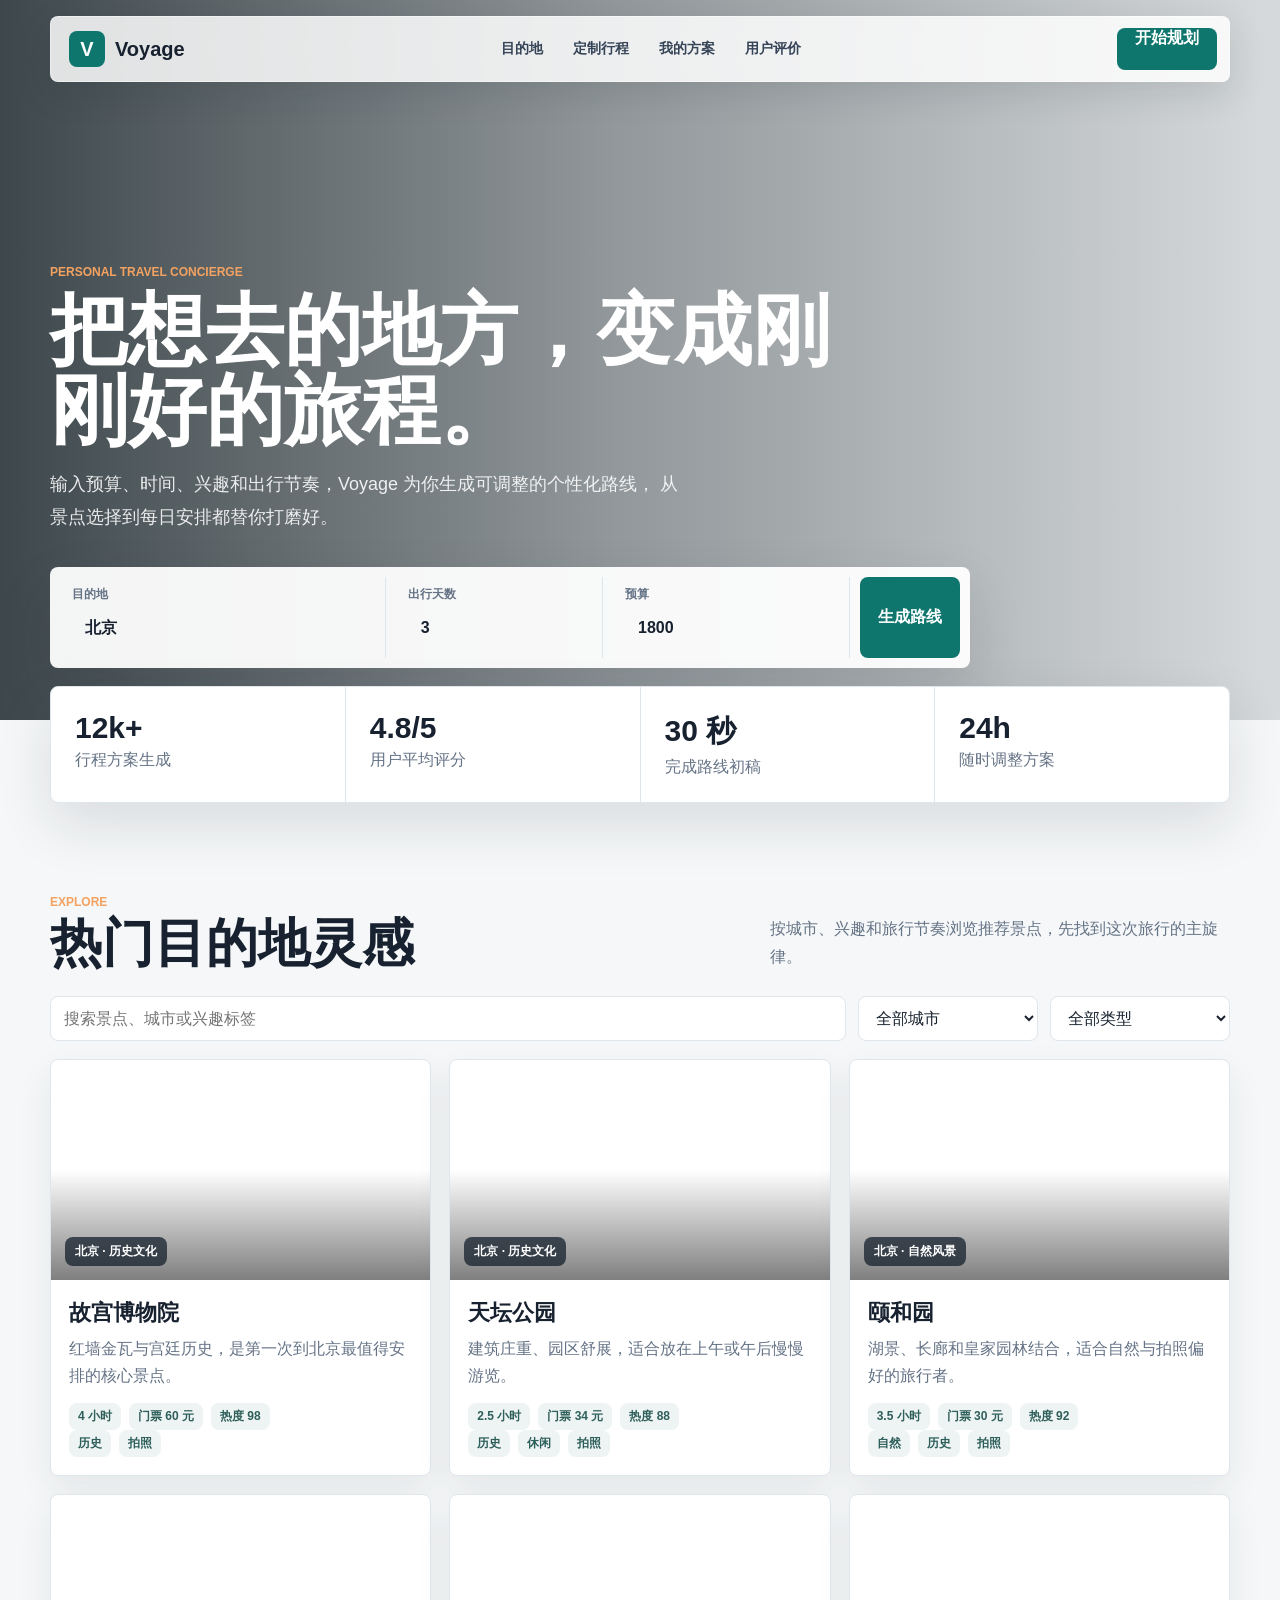
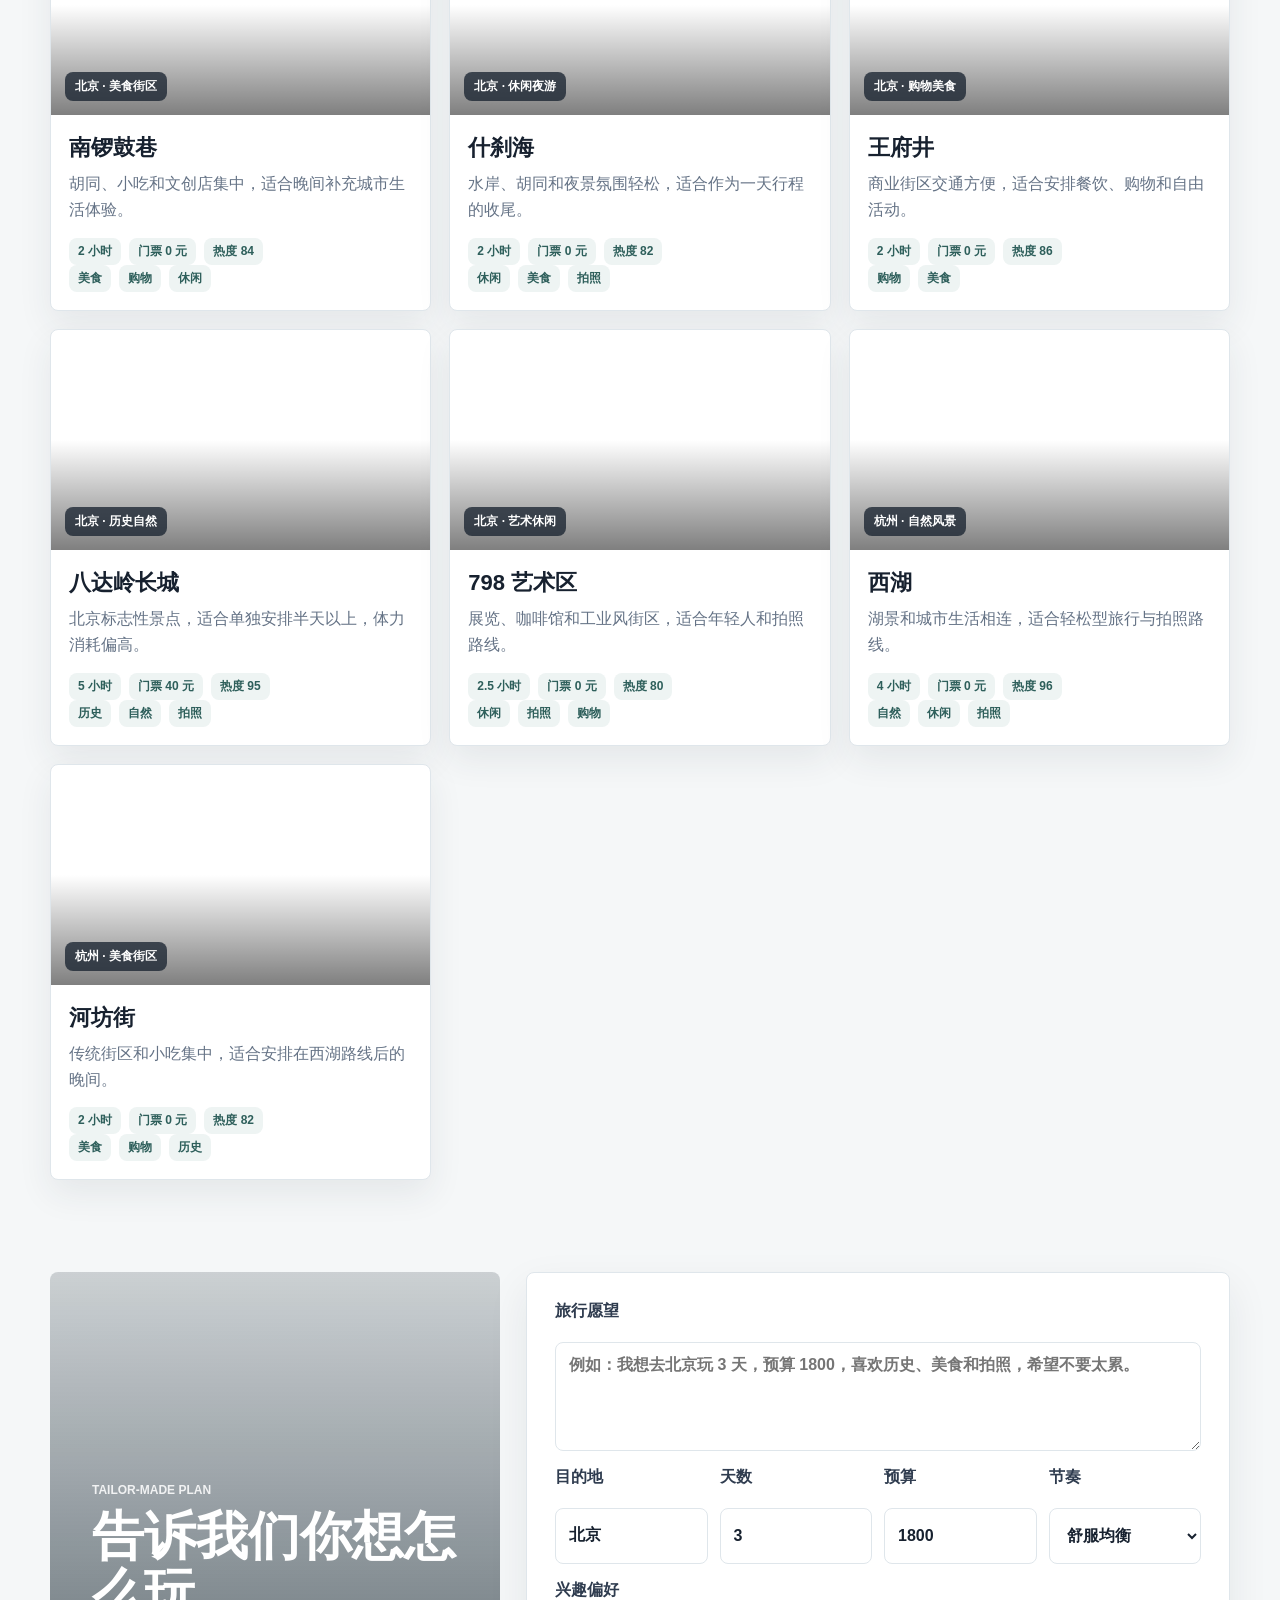
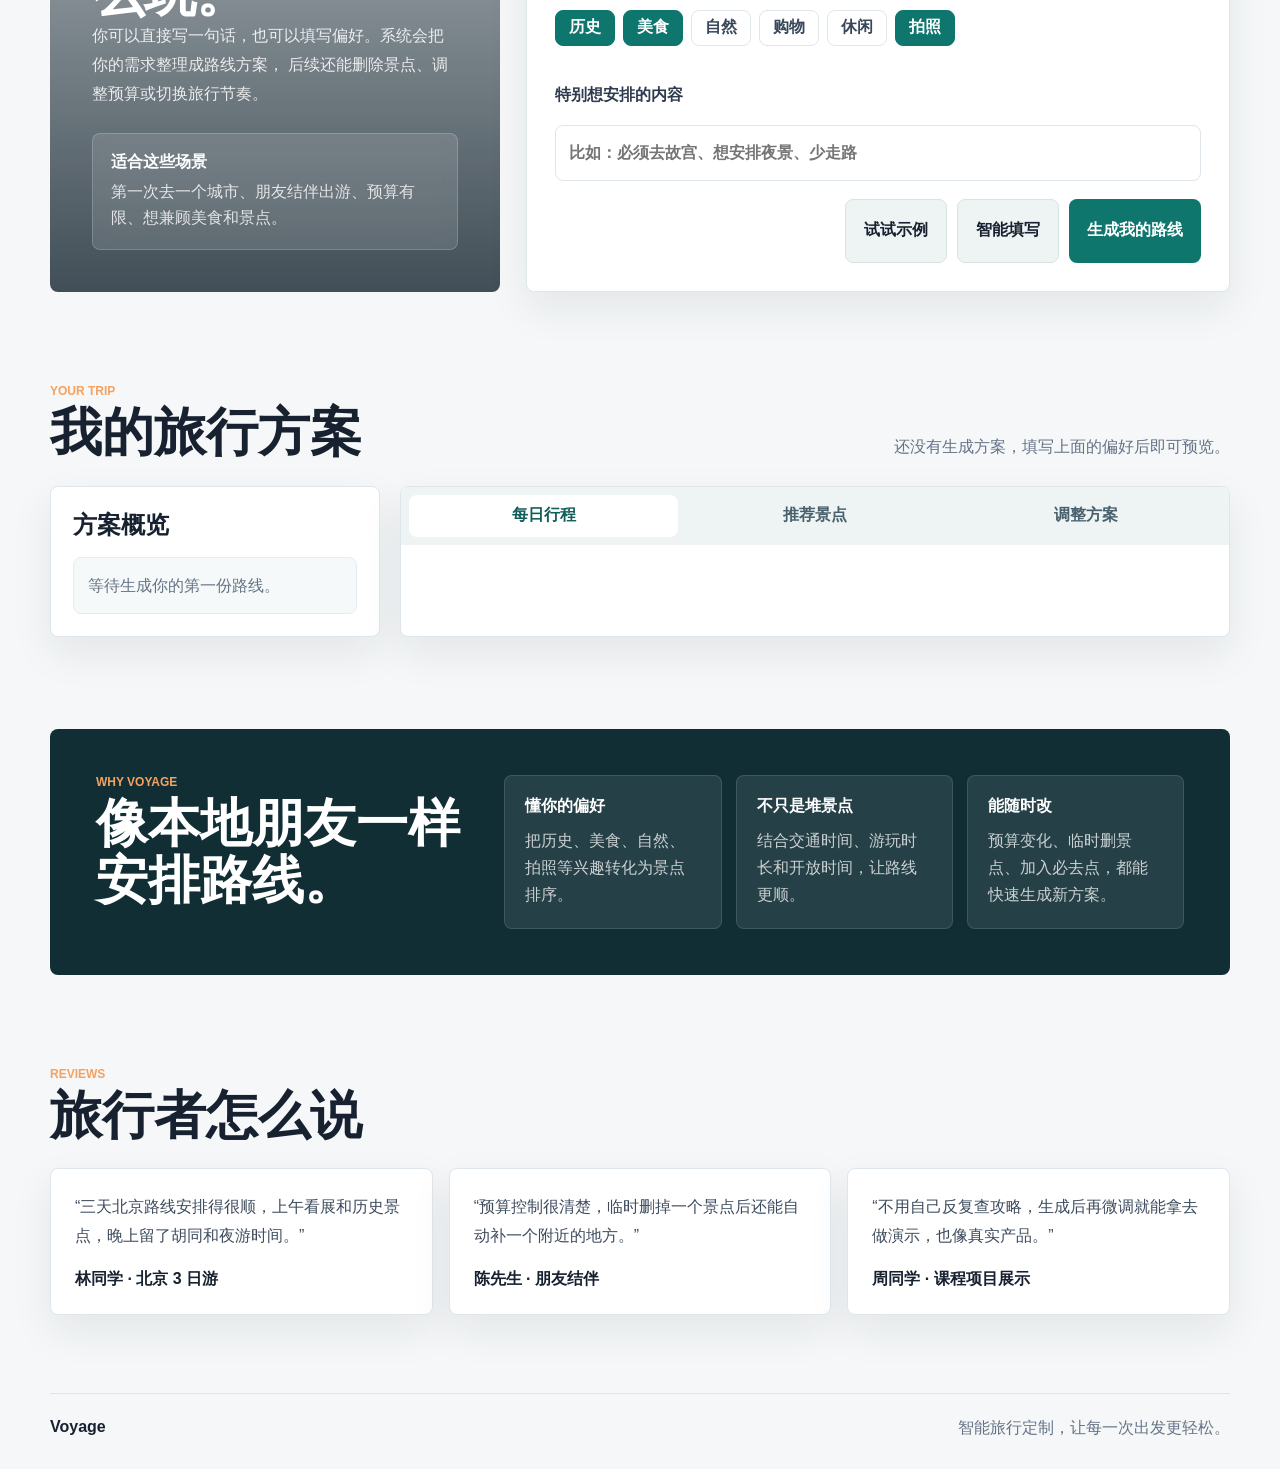
==== frontend/index.html @ 642afac3 "整理前端文件到 frontend 目录" ====
<!doctype html>
<html lang="zh-CN">
  <head>
    <meta charset="UTF-8" />
    <meta name="viewport" content="width=device-width, initial-scale=1.0" />
    <title>Voyage 智能旅行定制</title>
    <link rel="stylesheet" href="./styles.css" />
  </head>
  <body>
    <header class="site-header">
      <a class="brand" href="#home" aria-label="Voyage 首页">
        <span>V</span>
        <strong>Voyage</strong>
      </a>
      <nav class="site-nav" aria-label="主导航">
        <a href="#destinations">目的地</a>
        <a href="#planner">定制行程</a>
        <a href="#plan">我的方案</a>
        <a href="#reviews">用户评价</a>
      </nav>
      <a class="header-action" href="#planner">开始规划</a>
    </header>

    <main>
      <section class="hero" id="home">
        <div class="hero-media" aria-hidden="true"></div>
        <div class="hero-content">
          <p class="eyebrow">Personal Travel Concierge</p>
          <h1>把想去的地方，变成刚刚好的旅程。</h1>
          <p>
            输入预算、时间、兴趣和出行节奏，Voyage 为你生成可调整的个性化路线，
            从景点选择到每日安排都替你打磨好。
          </p>
          <form class="hero-search" id="hero-search">
            <label>
              <span>目的地</span>
              <input id="hero-destination" type="text" value="北京" />
            </label>
            <label>
              <span>出行天数</span>
              <input id="hero-days" type="number" min="1" max="7" value="3" />
            </label>
            <label>
              <span>预算</span>
              <input id="hero-budget" type="number" min="300" step="100" value="1800" />
            </label>
            <button type="submit">生成路线</button>
          </form>
        </div>
      </section>

      <section class="trust-strip" aria-label="服务亮点">
        <div><strong>12k+</strong><span>行程方案生成</span></div>
        <div><strong>4.8/5</strong><span>用户平均评分</span></div>
        <div><strong>30 秒</strong><span>完成路线初稿</span></div>
        <div><strong>24h</strong><span>随时调整方案</span></div>
      </section>

      <section class="section" id="destinations">
        <div class="section-head">
          <div>
            <p class="eyebrow">Explore</p>
            <h2>热门目的地灵感</h2>
          </div>
          <p>按城市、兴趣和旅行节奏浏览推荐景点，先找到这次旅行的主旋律。</p>
        </div>

        <div class="filter-row">
          <input id="spot-search" type="search" placeholder="搜索景点、城市或兴趣标签" />
          <select id="city-filter">
            <option value="all">全部城市</option>
          </select>
          <select id="category-filter">
            <option value="all">全部类型</option>
          </select>
        </div>

        <div class="destination-grid" id="destination-grid"></div>
      </section>

      <section class="planner-section" id="planner">
        <div class="planner-copy">
          <p class="eyebrow">Tailor-Made Plan</p>
          <h2>告诉我们你想怎么玩。</h2>
          <p>
            你可以直接写一句话，也可以填写偏好。系统会把你的需求整理成路线方案，
            后续还能删除景点、调整预算或切换旅行节奏。
          </p>
          <div class="planner-note">
            <strong>适合这些场景</strong>
            <span>第一次去一个城市、朋友结伴出游、预算有限、想兼顾美食和景点。</span>
          </div>
        </div>

        <form class="planner-card" id="planner-form">
          <label class="full">
            旅行愿望
            <textarea id="rawText" rows="4" placeholder="例如：我想去北京玩 3 天，预算 1800，喜欢历史、美食和拍照，希望不要太累。"></textarea>
          </label>

          <div class="form-grid">
            <label>
              目的地
              <input id="destination" type="text" value="北京" />
            </label>
            <label>
              天数
              <input id="days" type="number" min="1" max="7" value="3" />
            </label>
            <label>
              预算
              <input id="budget" type="number" min="300" step="100" value="1800" />
            </label>
            <label>
              节奏
              <select id="pace">
                <option value="balanced">舒服均衡</option>
                <option value="relaxed">慢慢逛</option>
                <option value="compact">多玩一些</option>
              </select>
            </label>
          </div>

          <div class="full">
            <span class="field-title">兴趣偏好</span>
            <div class="chip-list" id="interest-chips"></div>
          </div>

          <label class="full">
            特别想安排的内容
            <input id="constraints" type="text" placeholder="比如：必须去故宫、想安排夜景、少走路" />
          </label>

          <div class="form-actions">
            <button type="button" class="secondary-btn" id="load-demo">试试示例</button>
            <button type="button" class="secondary-btn" id="parse-demand">智能填写</button>
            <button type="submit" class="primary-btn">生成我的路线</button>
          </div>
        </form>
      </section>

      <section class="section plan-section" id="plan">
        <div class="section-head">
          <div>
            <p class="eyebrow">Your Trip</p>
            <h2>我的旅行方案</h2>
          </div>
          <p id="plan-status">还没有生成方案，填写上面的偏好后即可预览。</p>
        </div>

        <div class="plan-dashboard">
          <aside class="summary-card" id="summary-card">
            <h3>方案概览</h3>
            <div class="empty-state">等待生成你的第一份路线。</div>
          </aside>

          <div class="result-panel">
            <div class="tabs" role="tablist" aria-label="方案视图">
              <button class="tab active" data-tab="route" type="button">每日行程</button>
              <button class="tab" data-tab="spots" type="button">推荐景点</button>
              <button class="tab" data-tab="adjust" type="button">调整方案</button>
            </div>
            <div class="tab-panel active" id="route-panel"></div>
            <div class="tab-panel" id="spots-panel"></div>
            <div class="tab-panel" id="adjust-panel">
              <form class="adjust-card" id="replan-form">
                <label>
                  新预算
                  <input id="new-budget" type="number" min="300" step="100" value="1600" />
                </label>
                <label>
                  新节奏
                  <select id="new-pace">
                    <option value="balanced">舒服均衡</option>
                    <option value="relaxed">慢慢逛</option>
                    <option value="compact">多玩一些</option>
                  </select>
                </label>
                <label>
                  不想去
                  <select id="remove-spot">
                    <option value="">不删除景点</option>
                  </select>
                </label>
                <label>
                  一定要去
                  <select id="must-spot">
                    <option value="">不添加景点</option>
                  </select>
                </label>
                <button class="primary-btn" type="submit">更新路线</button>
              </form>
              <div class="version-list" id="version-list"></div>
            </div>
          </div>
        </div>
      </section>

      <section class="experience-band">
        <div>
          <p class="eyebrow">Why Voyage</p>
          <h2>像本地朋友一样安排路线。</h2>
        </div>
        <div class="feature-grid">
          <article>
            <strong>懂你的偏好</strong>
            <span>把历史、美食、自然、拍照等兴趣转化为景点排序。</span>
          </article>
          <article>
            <strong>不只是堆景点</strong>
            <span>结合交通时间、游玩时长和开放时间，让路线更顺。</span>
          </article>
          <article>
            <strong>能随时改</strong>
            <span>预算变化、临时删景点、加入必去点，都能快速生成新方案。</span>
          </article>
        </div>
      </section>

      <section class="section" id="reviews">
        <div class="section-head">
          <div>
            <p class="eyebrow">Reviews</p>
            <h2>旅行者怎么说</h2>
          </div>
        </div>
        <div class="review-grid">
          <article>
            <p>“三天北京路线安排得很顺，上午看展和历史景点，晚上留了胡同和夜游时间。”</p>
            <strong>林同学 · 北京 3 日游</strong>
          </article>
          <article>
            <p>“预算控制很清楚，临时删掉一个景点后还能自动补一个附近的地方。”</p>
            <strong>陈先生 · 朋友结伴</strong>
          </article>
          <article>
            <p>“不用自己反复查攻略，生成后再微调就能拿去做演示，也像真实产品。”</p>
            <strong>周同学 · 课程项目展示</strong>
          </article>
        </div>
      </section>
    </main>

    <footer class="site-footer">
      <strong>Voyage</strong>
      <span>智能旅行定制，让每一次出发更轻松。</span>
    </footer>

    <script src="./app.js"></script>
  </body>
</html>
---- frontend/styles.css ----
:root {
  --ink: #17212f;
  --muted: #657386;
  --soft: #f5f7f8;
  --paper: #ffffff;
  --line: #dfe6eb;
  --brand: #0f766e;
  --brand-dark: #115e59;
  --sun: #f4a261;
  --rose: #b45f55;
  --leaf: #5b8c6f;
  --shadow: 0 22px 55px rgba(21, 35, 48, 0.12);
  font-family:
    "Microsoft YaHei", "PingFang SC", "Segoe UI", Arial, sans-serif;
  color: var(--ink);
  background: var(--soft);
}

* {
  box-sizing: border-box;
}

html {
  scroll-behavior: smooth;
}

body {
  margin: 0;
  background: var(--soft);
}

button,
input,
select,
textarea {
  font: inherit;
}

button,
a {
  -webkit-tap-highlight-color: transparent;
}

button {
  cursor: pointer;
}

a {
  color: inherit;
  text-decoration: none;
}

.site-header {
  position: fixed;
  z-index: 20;
  top: 16px;
  left: 50%;
  width: min(1180px, calc(100% - 32px));
  transform: translateX(-50%);
  display: flex;
  align-items: center;
  justify-content: space-between;
  gap: 24px;
  min-height: 66px;
  padding: 10px 12px 10px 18px;
  border: 1px solid rgba(255, 255, 255, 0.42);
  border-radius: 8px;
  background: rgba(255, 255, 255, 0.84);
  box-shadow: 0 12px 35px rgba(18, 31, 43, 0.12);
  backdrop-filter: blur(18px);
}

.brand {
  display: flex;
  align-items: center;
  gap: 10px;
  font-size: 20px;
}

.brand span {
  width: 36px;
  height: 36px;
  display: grid;
  place-items: center;
  border-radius: 8px;
  color: #fff;
  background: var(--brand);
  font-weight: 900;
}

.site-nav {
  display: flex;
  align-items: center;
  justify-content: center;
  gap: 30px;
  color: #354457;
  font-weight: 700;
  font-size: 14px;
}

.site-nav a:hover {
  color: var(--brand);
}

.header-action,
.primary-btn,
.secondary-btn,
.hero-search button {
  min-height: 42px;
  border: 0;
  border-radius: 8px;
  padding: 0 18px;
  font-weight: 800;
}

.header-action,
.primary-btn,
.hero-search button {
  color: #fff;
  background: var(--brand);
}

.header-action:hover,
.primary-btn:hover,
.hero-search button:hover {
  background: var(--brand-dark);
}

.secondary-btn {
  color: var(--ink);
  background: #eef4f3;
  border: 1px solid #d6e5e2;
}

.hero {
  position: relative;
  min-height: 720px;
  display: grid;
  align-items: end;
  overflow: hidden;
  padding: 130px max(24px, calc((100vw - 1180px) / 2)) 52px;
}

.hero-media {
  position: absolute;
  inset: 0;
  background:
    linear-gradient(90deg, rgba(8, 20, 25, 0.78), rgba(8, 20, 25, 0.42) 48%, rgba(8, 20, 25, 0.12)),
    url("https://images.unsplash.com/photo-1508804185872-d7badad00f7d?auto=format&fit=crop&w=2200&q=82")
      center / cover;
  transform: scale(1.02);
}

.hero-content {
  position: relative;
  z-index: 1;
  width: min(980px, 100%);
  color: #fff;
}

.eyebrow {
  margin: 0;
  color: var(--sun);
  font-size: 12px;
  font-weight: 900;
  letter-spacing: 0;
  text-transform: uppercase;
}

.hero h1 {
  max-width: 820px;
  margin: 12px 0 18px;
  font-size: clamp(42px, 6.5vw, 78px);
  line-height: 1.02;
  letter-spacing: 0;
}

.hero p:not(.eyebrow) {
  max-width: 640px;
  margin: 0 0 34px;
  color: rgba(255, 255, 255, 0.88);
  font-size: 18px;
  line-height: 1.8;
}

.hero-search {
  display: grid;
  grid-template-columns: 1.1fr 0.7fr 0.8fr auto;
  gap: 10px;
  width: min(920px, 100%);
  padding: 10px;
  border-radius: 8px;
  background: rgba(255, 255, 255, 0.94);
  box-shadow: var(--shadow);
}

.hero-search label {
  display: grid;
  gap: 4px;
  padding: 9px 12px;
  border-right: 1px solid var(--line);
}

.hero-search label span {
  color: var(--muted);
  font-size: 12px;
  font-weight: 800;
}

.hero-search input {
  width: 100%;
  border: 0;
  outline: 0;
  background: transparent;
  color: var(--ink);
  font-weight: 800;
}

.trust-strip {
  width: min(1180px, calc(100% - 32px));
  margin: -34px auto 0;
  position: relative;
  z-index: 5;
  display: grid;
  grid-template-columns: repeat(4, minmax(0, 1fr));
  gap: 1px;
  overflow: hidden;
  border: 1px solid var(--line);
  border-radius: 8px;
  background: var(--line);
  box-shadow: var(--shadow);
}

.trust-strip div {
  padding: 24px;
  background: #fff;
}

.trust-strip strong,
.trust-strip span {
  display: block;
}

.trust-strip strong {
  font-size: 30px;
  margin-bottom: 5px;
}

.trust-strip span {
  color: var(--muted);
}

.section,
.planner-section,
.experience-band {
  width: min(1180px, calc(100% - 32px));
  margin: 92px auto 0;
}

.section-head {
  display: flex;
  align-items: end;
  justify-content: space-between;
  gap: 28px;
  margin-bottom: 24px;
}

.section-head h2,
.planner-copy h2,
.experience-band h2 {
  margin: 6px 0 0;
  font-size: clamp(30px, 4.6vw, 52px);
  line-height: 1.1;
  letter-spacing: 0;
}

.section-head > p,
.planner-copy > p {
  max-width: 460px;
  margin: 0;
  color: var(--muted);
  line-height: 1.8;
}

.filter-row {
  display: grid;
  grid-template-columns: minmax(260px, 1fr) 180px 180px;
  gap: 12px;
  margin-bottom: 18px;
}

input,
select,
textarea {
  width: 100%;
  border: 1px solid var(--line);
  border-radius: 8px;
  padding: 12px 13px;
  outline: none;
  background: #fff;
  color: var(--ink);
}

textarea {
  resize: vertical;
}

input:focus,
select:focus,
textarea:focus {
  border-color: var(--brand);
  box-shadow: 0 0 0 3px rgba(15, 118, 110, 0.12);
}

.destination-grid {
  display: grid;
  grid-template-columns: repeat(3, minmax(0, 1fr));
  gap: 18px;
}

.destination-card {
  overflow: hidden;
  border-radius: 8px;
  background: #fff;
  border: 1px solid var(--line);
  box-shadow: 0 14px 34px rgba(33, 48, 62, 0.08);
}

.destination-image {
  min-height: 220px;
  background: var(--image) center / cover;
  position: relative;
}

.destination-image::after {
  content: "";
  position: absolute;
  inset: 0;
  background: linear-gradient(180deg, transparent 50%, rgba(0, 0, 0, 0.5));
}

.destination-image span {
  position: absolute;
  z-index: 1;
  left: 14px;
  bottom: 14px;
  padding: 6px 10px;
  border-radius: 8px;
  color: #fff;
  background: rgba(23, 33, 47, 0.76);
  font-size: 12px;
  font-weight: 900;
}

.destination-body {
  padding: 18px;
}

.destination-body h3 {
  margin: 0 0 8px;
  font-size: 22px;
}

.destination-body p {
  min-height: 52px;
  margin: 0 0 14px;
  color: var(--muted);
  line-height: 1.65;
}

.meta-row,
.tag-row {
  display: flex;
  flex-wrap: wrap;
  gap: 8px;
}

.meta-row span,
.tag {
  padding: 5px 9px;
  border-radius: 8px;
  background: #eef4f3;
  color: #2e5f5b;
  font-size: 12px;
  font-weight: 800;
}

.planner-section {
  display: grid;
  grid-template-columns: minmax(300px, 0.78fr) minmax(0, 1.22fr);
  gap: 26px;
  align-items: stretch;
}

.planner-copy {
  min-height: 620px;
  padding: 42px;
  border-radius: 8px;
  color: #fff;
  background:
    linear-gradient(180deg, rgba(14, 31, 42, 0.18), rgba(14, 31, 42, 0.78)),
    url("https://images.unsplash.com/photo-1530789253388-582c481c54b0?auto=format&fit=crop&w=1200&q=82")
      center / cover;
  display: flex;
  flex-direction: column;
  justify-content: end;
}

.planner-copy > p {
  color: rgba(255, 255, 255, 0.86);
}

.planner-note {
  margin-top: 24px;
  padding: 18px;
  border-radius: 8px;
  background: rgba(255, 255, 255, 0.12);
  border: 1px solid rgba(255, 255, 255, 0.18);
  backdrop-filter: blur(8px);
}

.planner-note strong,
.planner-note span {
  display: block;
}

.planner-note span {
  margin-top: 6px;
  color: rgba(255, 255, 255, 0.82);
  line-height: 1.65;
}

.planner-card,
.summary-card,
.result-panel,
.review-grid article {
  border: 1px solid var(--line);
  border-radius: 8px;
  background: #fff;
  box-shadow: 0 16px 42px rgba(23, 33, 47, 0.08);
}

.planner-card {
  display: grid;
  grid-template-columns: repeat(2, minmax(0, 1fr));
  gap: 16px;
  padding: 28px;
}

.full {
  grid-column: 1 / -1;
}

label,
.field-title {
  display: grid;
  gap: 8px;
  color: #2f3c4f;
  font-weight: 800;
}

.form-grid {
  grid-column: 1 / -1;
  display: grid;
  grid-template-columns: repeat(4, minmax(0, 1fr));
  gap: 12px;
}

.chip-list {
  display: flex;
  flex-wrap: wrap;
  gap: 8px;
  margin-top: 9px;
}

.chip {
  min-height: 36px;
  border: 1px solid var(--line);
  border-radius: 8px;
  padding: 0 13px;
  color: #38475a;
  background: #fff;
  font-weight: 800;
}

.chip.active {
  color: #fff;
  border-color: var(--brand);
  background: var(--brand);
}

.form-actions {
  grid-column: 1 / -1;
  display: flex;
  justify-content: flex-end;
  gap: 10px;
  flex-wrap: wrap;
  margin-top: 2px;
}

.plan-dashboard {
  display: grid;
  grid-template-columns: 330px minmax(0, 1fr);
  gap: 20px;
}

.summary-card {
  padding: 22px;
}

.summary-card h3 {
  margin: 0 0 16px;
  font-size: 24px;
}

.summary-list {
  display: grid;
  gap: 12px;
}

.summary-list div,
.empty-state,
.version-list div {
  padding: 14px;
  border-radius: 8px;
  background: #f6f9f9;
  border: 1px solid #e5ecef;
}

.summary-list span,
.summary-list strong,
.version-list strong,
.version-list span {
  display: block;
}

.summary-list span,
.version-list span {
  color: var(--muted);
  font-size: 13px;
}

.summary-list strong {
  margin-top: 4px;
  font-size: 23px;
}

.empty-state {
  color: var(--muted);
  line-height: 1.7;
}

.result-panel {
  overflow: hidden;
}

.tabs {
  display: flex;
  gap: 2px;
  padding: 8px;
  background: #edf4f3;
}

.tab {
  flex: 1;
  min-height: 42px;
  border: 0;
  border-radius: 8px;
  color: #49606d;
  background: transparent;
  font-weight: 900;
}

.tab.active {
  color: var(--brand-dark);
  background: #fff;
}

.tab-panel {
  display: none;
  padding: 22px;
}

.tab-panel.active {
  display: block;
}

.day-grid,
.recommend-grid,
.review-grid {
  display: grid;
  grid-template-columns: repeat(3, minmax(0, 1fr));
  gap: 16px;
}

.day-card,
.recommend-card {
  border: 1px solid var(--line);
  border-radius: 8px;
  background: #fff;
}

.day-card {
  padding: 18px;
}

.day-head {
  display: flex;
  align-items: center;
  justify-content: space-between;
  gap: 12px;
  margin-bottom: 16px;
}

.day-head h3 {
  margin: 0;
}

.pace-pill {
  padding: 5px 9px;
  border-radius: 8px;
  color: #fff;
  background: var(--leaf);
  font-size: 12px;
  font-weight: 900;
}

.pace-pill.medium {
  background: #d59c3f;
}

.pace-pill.high {
  background: var(--rose);
}

.timeline {
  display: grid;
  gap: 13px;
}

.timeline-item {
  display: grid;
  grid-template-columns: 58px minmax(0, 1fr);
  gap: 10px;
}

.timeline-item time {
  color: var(--brand);
  font-size: 13px;
  font-weight: 900;
}

.timeline-item strong,
.timeline-item span {
  display: block;
}

.timeline-item span {
  margin-top: 4px;
  color: var(--muted);
  font-size: 13px;
  line-height: 1.5;
}

.recommend-card {
  overflow: hidden;
}

.recommend-card .destination-image {
  min-height: 145px;
}

.recommend-body {
  padding: 16px;
}

.recommend-body h3 {
  margin: 0 0 8px;
}

.recommend-body p {
  margin: 10px 0 0;
  color: var(--muted);
  line-height: 1.6;
}

.score {
  display: inline-flex;
  align-items: center;
  gap: 6px;
  color: var(--brand-dark);
  font-weight: 900;
}

.adjust-card {
  display: grid;
  grid-template-columns: repeat(4, minmax(0, 1fr));
  gap: 12px;
}

.adjust-card button {
  align-self: end;
}

.version-list {
  display: grid;
  gap: 10px;
  margin-top: 16px;
}

.experience-band {
  display: grid;
  grid-template-columns: 0.72fr 1.28fr;
  gap: 26px;
  align-items: start;
  padding: 46px;
  border-radius: 8px;
  background: #112e35;
  color: #fff;
}

.experience-band h2 {
  color: #fff;
}

.feature-grid {
  display: grid;
  grid-template-columns: repeat(3, minmax(0, 1fr));
  gap: 14px;
}

.feature-grid article {
  padding: 20px;
  border-radius: 8px;
  background: rgba(255, 255, 255, 0.09);
  border: 1px solid rgba(255, 255, 255, 0.12);
}

.feature-grid strong,
.feature-grid span {
  display: block;
}

.feature-grid span {
  margin-top: 10px;
  color: rgba(255, 255, 255, 0.76);
  line-height: 1.7;
}

.review-grid article {
  padding: 24px;
}

.review-grid p {
  margin: 0 0 18px;
  color: #3d4b5d;
  line-height: 1.8;
}

.site-footer {
  width: min(1180px, calc(100% - 32px));
  margin: 78px auto 30px;
  padding-top: 24px;
  border-top: 1px solid var(--line);
  display: flex;
  justify-content: space-between;
  gap: 16px;
  color: var(--muted);
}

.site-footer strong {
  color: var(--ink);
}

@media (max-width: 1020px) {
  .site-nav {
    display: none;
  }

  .hero-search,
  .planner-section,
  .plan-dashboard,
  .experience-band {
    grid-template-columns: 1fr;
  }

  .hero-search label {
    border-right: 0;
    border-bottom: 1px solid var(--line);
  }

  .trust-strip,
  .destination-grid,
  .day-grid,
  .recommend-grid,
  .review-grid,
  .feature-grid {
    grid-template-columns: repeat(2, minmax(0, 1fr));
  }

  .form-grid,
  .adjust-card {
    grid-template-columns: repeat(2, minmax(0, 1fr));
  }
}

@media (max-width: 680px) {
  .site-header {
    top: 10px;
    width: calc(100% - 20px);
  }

  .header-action {
    display: none;
  }

  .hero {
    min-height: 760px;
    padding-top: 110px;
  }

  .hero h1 {
    font-size: 42px;
  }

  .trust-strip,
  .destination-grid,
  .day-grid,
  .recommend-grid,
  .review-grid,
  .feature-grid,
  .form-grid,
  .adjust-card,
  .filter-row {
    grid-template-columns: 1fr;
  }

  .section-head,
  .site-footer {
    flex-direction: column;
    align-items: flex-start;
  }

  .planner-copy,
  .planner-card,
  .experience-band {
    padding: 24px;
  }
}
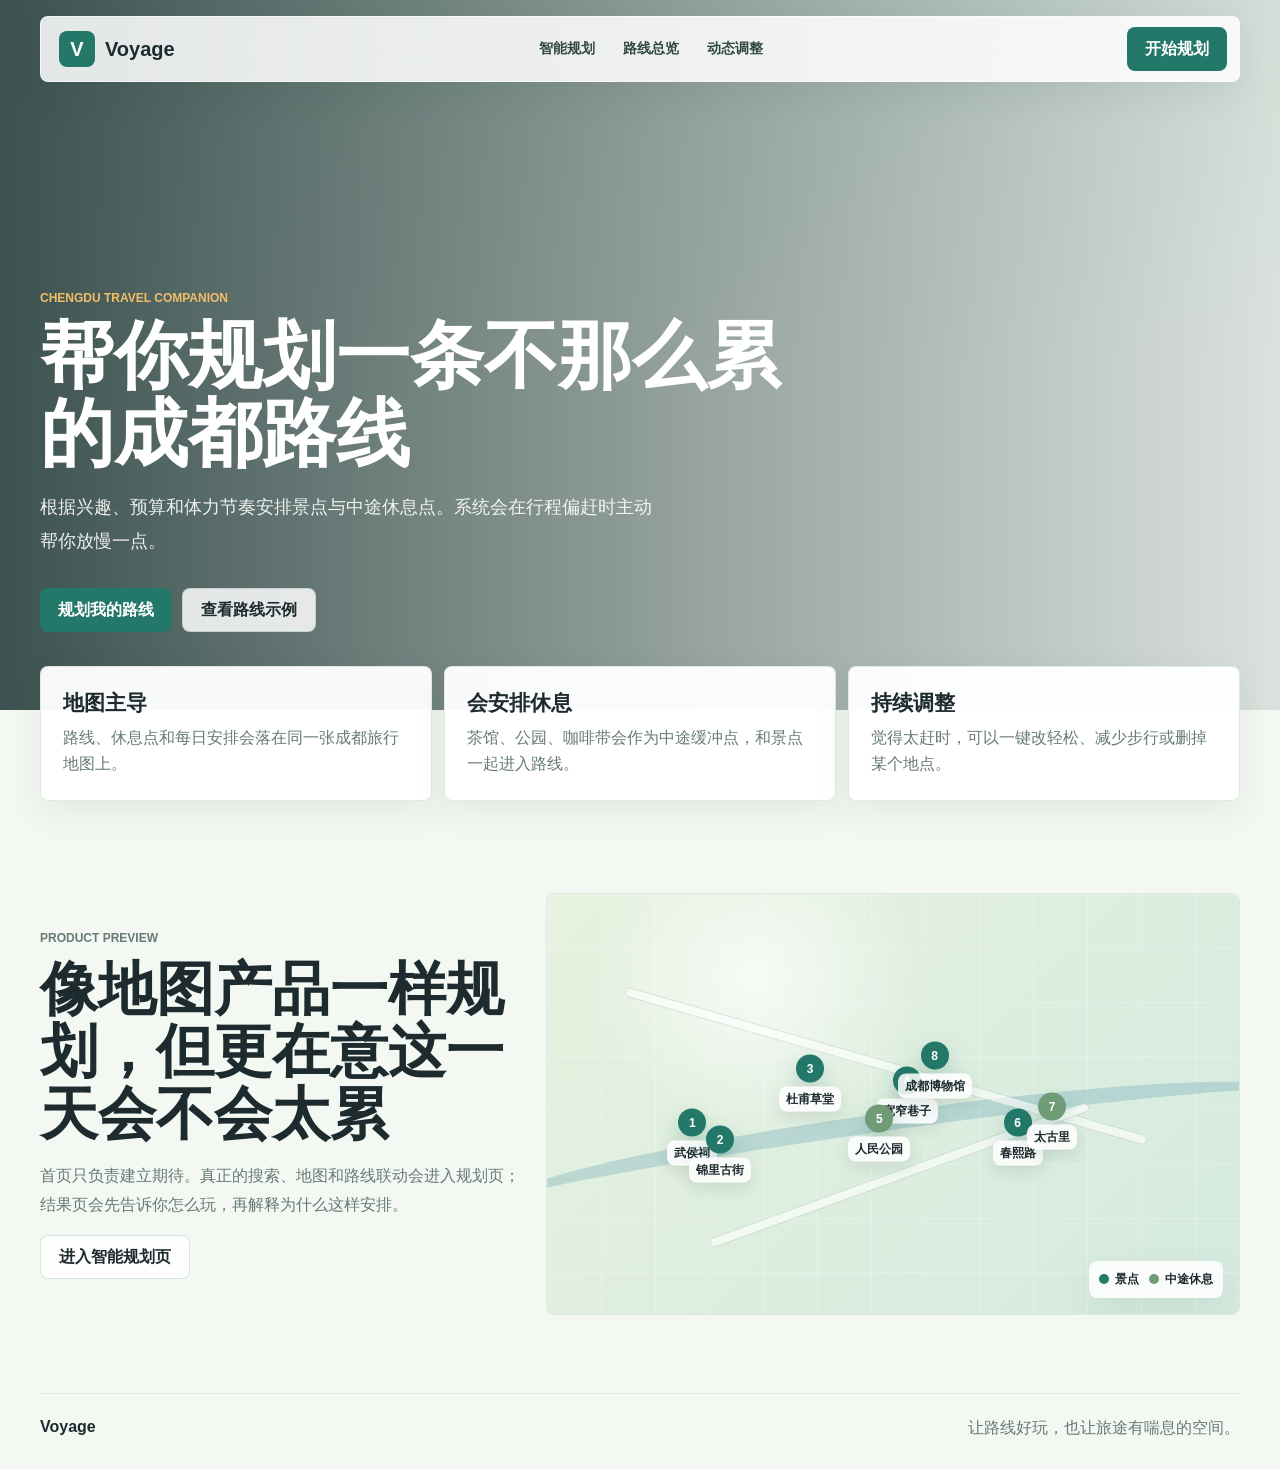
==== commit 841aca18: "前端新增页面" ====
--- a/frontend/index.html
+++ b/frontend/index.html
@@ -3,247 +3,66 @@
   <head>
     <meta charset="UTF-8" />
     <meta name="viewport" content="width=device-width, initial-scale=1.0" />
-    <title>Voyage 智能旅行定制</title>
+    <title>Voyage 成都旅行规划</title>
     <link rel="stylesheet" href="./styles.css" />
   </head>
-  <body>
+  <body data-page="home">
     <header class="site-header">
-      <a class="brand" href="#home" aria-label="Voyage 首页">
+      <a class="brand" href="./index.html" aria-label="Voyage 首页">
         <span>V</span>
         <strong>Voyage</strong>
       </a>
       <nav class="site-nav" aria-label="主导航">
-        <a href="#destinations">目的地</a>
-        <a href="#planner">定制行程</a>
-        <a href="#plan">我的方案</a>
-        <a href="#reviews">用户评价</a>
+        <a href="./planner.html">智能规划</a>
+        <a href="./result.html">路线总览</a>
+        <a href="./adjust.html">动态调整</a>
       </nav>
-      <a class="header-action" href="#planner">开始规划</a>
+      <a class="header-action" href="./planner.html">开始规划</a>
     </header>
 
     <main>
-      <section class="hero" id="home">
+      <section class="hero landing-hero">
         <div class="hero-media" aria-hidden="true"></div>
         <div class="hero-content">
-          <p class="eyebrow">Personal Travel Concierge</p>
-          <h1>把想去的地方，变成刚刚好的旅程。</h1>
-          <p>
-            输入预算、时间、兴趣和出行节奏，Voyage 为你生成可调整的个性化路线，
-            从景点选择到每日安排都替你打磨好。
-          </p>
-          <form class="hero-search" id="hero-search">
-            <label>
-              <span>目的地</span>
-              <input id="hero-destination" type="text" value="北京" />
-            </label>
-            <label>
-              <span>出行天数</span>
-              <input id="hero-days" type="number" min="1" max="7" value="3" />
-            </label>
-            <label>
-              <span>预算</span>
-              <input id="hero-budget" type="number" min="300" step="100" value="1800" />
-            </label>
-            <button type="submit">生成路线</button>
-          </form>
-        </div>
-      </section>
-
-      <section class="trust-strip" aria-label="服务亮点">
-        <div><strong>12k+</strong><span>行程方案生成</span></div>
-        <div><strong>4.8/5</strong><span>用户平均评分</span></div>
-        <div><strong>30 秒</strong><span>完成路线初稿</span></div>
-        <div><strong>24h</strong><span>随时调整方案</span></div>
-      </section>
-
-      <section class="section" id="destinations">
-        <div class="section-head">
-          <div>
-            <p class="eyebrow">Explore</p>
-            <h2>热门目的地灵感</h2>
-          </div>
-          <p>按城市、兴趣和旅行节奏浏览推荐景点，先找到这次旅行的主旋律。</p>
-        </div>
-
-        <div class="filter-row">
-          <input id="spot-search" type="search" placeholder="搜索景点、城市或兴趣标签" />
-          <select id="city-filter">
-            <option value="all">全部城市</option>
-          </select>
-          <select id="category-filter">
-            <option value="all">全部类型</option>
-          </select>
-        </div>
-
-        <div class="destination-grid" id="destination-grid"></div>
-      </section>
-
-      <section class="planner-section" id="planner">
-        <div class="planner-copy">
-          <p class="eyebrow">Tailor-Made Plan</p>
-          <h2>告诉我们你想怎么玩。</h2>
-          <p>
-            你可以直接写一句话，也可以填写偏好。系统会把你的需求整理成路线方案，
-            后续还能删除景点、调整预算或切换旅行节奏。
-          </p>
-          <div class="planner-note">
-            <strong>适合这些场景</strong>
-            <span>第一次去一个城市、朋友结伴出游、预算有限、想兼顾美食和景点。</span>
-          </div>
-        </div>
-
-        <form class="planner-card" id="planner-form">
-          <label class="full">
-            旅行愿望
-            <textarea id="rawText" rows="4" placeholder="例如：我想去北京玩 3 天，预算 1800，喜欢历史、美食和拍照，希望不要太累。"></textarea>
-          </label>
-
-          <div class="form-grid">
-            <label>
-              目的地
-              <input id="destination" type="text" value="北京" />
-            </label>
-            <label>
-              天数
-              <input id="days" type="number" min="1" max="7" value="3" />
-            </label>
-            <label>
-              预算
-              <input id="budget" type="number" min="300" step="100" value="1800" />
-            </label>
-            <label>
-              节奏
-              <select id="pace">
-                <option value="balanced">舒服均衡</option>
-                <option value="relaxed">慢慢逛</option>
-                <option value="compact">多玩一些</option>
-              </select>
-            </label>
-          </div>
-
-          <div class="full">
-            <span class="field-title">兴趣偏好</span>
-            <div class="chip-list" id="interest-chips"></div>
-          </div>
-
-          <label class="full">
-            特别想安排的内容
-            <input id="constraints" type="text" placeholder="比如：必须去故宫、想安排夜景、少走路" />
-          </label>
-
-          <div class="form-actions">
-            <button type="button" class="secondary-btn" id="load-demo">试试示例</button>
-            <button type="button" class="secondary-btn" id="parse-demand">智能填写</button>
-            <button type="submit" class="primary-btn">生成我的路线</button>
-          </div>
-        </form>
-      </section>
-
-      <section class="section plan-section" id="plan">
-        <div class="section-head">
-          <div>
-            <p class="eyebrow">Your Trip</p>
-            <h2>我的旅行方案</h2>
-          </div>
-          <p id="plan-status">还没有生成方案，填写上面的偏好后即可预览。</p>
-        </div>
-
-        <div class="plan-dashboard">
-          <aside class="summary-card" id="summary-card">
-            <h3>方案概览</h3>
-            <div class="empty-state">等待生成你的第一份路线。</div>
-          </aside>
-
-          <div class="result-panel">
-            <div class="tabs" role="tablist" aria-label="方案视图">
-              <button class="tab active" data-tab="route" type="button">每日行程</button>
-              <button class="tab" data-tab="spots" type="button">推荐景点</button>
-              <button class="tab" data-tab="adjust" type="button">调整方案</button>
-            </div>
-            <div class="tab-panel active" id="route-panel"></div>
-            <div class="tab-panel" id="spots-panel"></div>
-            <div class="tab-panel" id="adjust-panel">
-              <form class="adjust-card" id="replan-form">
-                <label>
-                  新预算
-                  <input id="new-budget" type="number" min="300" step="100" value="1600" />
-                </label>
-                <label>
-                  新节奏
-                  <select id="new-pace">
-                    <option value="balanced">舒服均衡</option>
-                    <option value="relaxed">慢慢逛</option>
-                    <option value="compact">多玩一些</option>
-                  </select>
-                </label>
-                <label>
-                  不想去
-                  <select id="remove-spot">
-                    <option value="">不删除景点</option>
-                  </select>
-                </label>
-                <label>
-                  一定要去
-                  <select id="must-spot">
-                    <option value="">不添加景点</option>
-                  </select>
-                </label>
-                <button class="primary-btn" type="submit">更新路线</button>
-              </form>
-              <div class="version-list" id="version-list"></div>
-            </div>
+          <p class="eyebrow">Chengdu Travel Companion</p>
+          <h1>帮你规划一条不那么累的成都路线</h1>
+          <p>根据兴趣、预算和体力节奏安排景点与中途休息点。系统会在行程偏赶时主动帮你放慢一点。</p>
+          <div class="hero-actions">
+            <a class="primary-link" href="./planner.html">规划我的路线</a>
+            <a class="ghost-link" href="./result.html">查看路线示例</a>
           </div>
         </div>
       </section>
 
-      <section class="experience-band">
-        <div>
-          <p class="eyebrow">Why Voyage</p>
-          <h2>像本地朋友一样安排路线。</h2>
-        </div>
-        <div class="feature-grid">
-          <article>
-            <strong>懂你的偏好</strong>
-            <span>把历史、美食、自然、拍照等兴趣转化为景点排序。</span>
-          </article>
-          <article>
-            <strong>不只是堆景点</strong>
-            <span>结合交通时间、游玩时长和开放时间，让路线更顺。</span>
-          </article>
-          <article>
-            <strong>能随时改</strong>
-            <span>预算变化、临时删景点、加入必去点，都能快速生成新方案。</span>
-          </article>
-        </div>
+      <section class="feature-strip">
+        <article>
+          <strong>地图主导</strong>
+          <span>路线、休息点和每日安排会落在同一张成都旅行地图上。</span>
+        </article>
+        <article>
+          <strong>会安排休息</strong>
+          <span>茶馆、公园、咖啡带会作为中途缓冲点，和景点一起进入路线。</span>
+        </article>
+        <article>
+          <strong>持续调整</strong>
+          <span>觉得太赶时，可以一键改轻松、减少步行或删掉某个地点。</span>
+        </article>
       </section>
 
-      <section class="section" id="reviews">
-        <div class="section-head">
-          <div>
-            <p class="eyebrow">Reviews</p>
-            <h2>旅行者怎么说</h2>
-          </div>
+      <section class="section split-showcase">
+        <div>
+          <p class="eyebrow">Product Preview</p>
+          <h2>像地图产品一样规划，但更在意这一天会不会太累</h2>
+          <p>首页只负责建立期待。真正的搜索、地图和路线联动会进入规划页；结果页会先告诉你怎么玩，再解释为什么这样安排。</p>
+          <a class="secondary-link" href="./planner.html">进入智能规划页</a>
         </div>
-        <div class="review-grid">
-          <article>
-            <p>“三天北京路线安排得很顺，上午看展和历史景点，晚上留了胡同和夜游时间。”</p>
-            <strong>林同学 · 北京 3 日游</strong>
-          </article>
-          <article>
-            <p>“预算控制很清楚，临时删掉一个景点后还能自动补一个附近的地方。”</p>
-            <strong>陈先生 · 朋友结伴</strong>
-          </article>
-          <article>
-            <p>“不用自己反复查攻略，生成后再微调就能拿去做演示，也像真实产品。”</p>
-            <strong>周同学 · 课程项目展示</strong>
-          </article>
-        </div>
+        <div class="map-panel" id="home-map"></div>
       </section>
     </main>
 
     <footer class="site-footer">
       <strong>Voyage</strong>
-      <span>智能旅行定制，让每一次出发更轻松。</span>
+      <span>让路线好玩，也让旅途有喘息的空间。</span>
     </footer>
 
     <script src="./app.js"></script>
--- a/frontend/styles.css
+++ b/frontend/styles.css
@@ -1,17 +1,19 @@
 :root {
-  --ink: #17212f;
-  --muted: #657386;
-  --soft: #f5f7f8;
+  --ink: #1d2a2e;
+  --muted: #667a77;
+  --soft: #f4f8f3;
   --paper: #ffffff;
-  --line: #dfe6eb;
-  --brand: #0f766e;
-  --brand-dark: #115e59;
-  --sun: #f4a261;
-  --rose: #b45f55;
-  --leaf: #5b8c6f;
-  --shadow: 0 22px 55px rgba(21, 35, 48, 0.12);
-  font-family:
-    "Microsoft YaHei", "PingFang SC", "Segoe UI", Arial, sans-serif;
+  --line: #dfe9df;
+  --brand: #24786a;
+  --brand-dark: #15564e;
+  --mint: #e8f4ec;
+  --sage: #6f9b77;
+  --sun: #e8aa4d;
+  --coral: #c76b5b;
+  --rose: #a84b4b;
+  --shadow: 0 20px 60px rgba(42, 62, 56, 0.12);
+  --light-shadow: 0 12px 34px rgba(42, 62, 56, 0.08);
+  font-family: "Microsoft YaHei", "PingFang SC", "Segoe UI", Arial, sans-serif;
   color: var(--ink);
   background: var(--soft);
 }
@@ -26,7 +28,9 @@
 
 body {
   margin: 0;
-  background: var(--soft);
+  background:
+    linear-gradient(180deg, rgba(232, 244, 236, 0.85), rgba(244, 248, 243, 0.35) 360px),
+    var(--soft);
 }
 
 button,
@@ -36,11 +40,6 @@
   font: inherit;
 }
 
-button,
-a {
-  -webkit-tap-highlight-color: transparent;
-}
-
 button {
   cursor: pointer;
 }
@@ -55,18 +54,18 @@
   z-index: 20;
   top: 16px;
   left: 50%;
-  width: min(1180px, calc(100% - 32px));
+  width: min(1200px, calc(100% - 32px));
+  min-height: 64px;
   transform: translateX(-50%);
   display: flex;
   align-items: center;
   justify-content: space-between;
-  gap: 24px;
-  min-height: 66px;
+  gap: 20px;
   padding: 10px 12px 10px 18px;
-  border: 1px solid rgba(255, 255, 255, 0.42);
-  border-radius: 8px;
-  background: rgba(255, 255, 255, 0.84);
-  box-shadow: 0 12px 35px rgba(18, 31, 43, 0.12);
+  border: 1px solid rgba(255, 255, 255, 0.6);
+  border-radius: 8px;
+  background: rgba(255, 255, 255, 0.86);
+  box-shadow: var(--light-shadow);
   backdrop-filter: blur(18px);
 }
 
@@ -75,6 +74,7 @@
   align-items: center;
   gap: 10px;
   font-size: 20px;
+  font-weight: 900;
 }
 
 .brand span {
@@ -85,17 +85,15 @@
   border-radius: 8px;
   color: #fff;
   background: var(--brand);
-  font-weight: 900;
 }
 
 .site-nav {
   display: flex;
   align-items: center;
-  justify-content: center;
-  gap: 30px;
-  color: #354457;
-  font-weight: 700;
+  gap: 28px;
+  color: #304842;
   font-size: 14px;
+  font-weight: 800;
 }
 
 .site-nav a:hover {
@@ -105,62 +103,68 @@
 .header-action,
 .primary-btn,
 .secondary-btn,
-.hero-search button {
-  min-height: 42px;
+.primary-link,
+.ghost-link,
+.secondary-link {
+  min-height: 44px;
+  display: inline-flex;
+  align-items: center;
+  justify-content: center;
   border: 0;
   border-radius: 8px;
   padding: 0 18px;
-  font-weight: 800;
+  font-weight: 900;
 }
 
 .header-action,
 .primary-btn,
-.hero-search button {
+.primary-link {
   color: #fff;
   background: var(--brand);
 }
 
 .header-action:hover,
 .primary-btn:hover,
-.hero-search button:hover {
+.primary-link:hover {
   background: var(--brand-dark);
 }
 
-.secondary-btn {
+.secondary-btn,
+.ghost-link,
+.secondary-link {
   color: var(--ink);
-  background: #eef4f3;
-  border: 1px solid #d6e5e2;
+  background: rgba(255, 255, 255, 0.84);
+  border: 1px solid rgba(36, 120, 106, 0.18);
 }
 
 .hero {
   position: relative;
-  min-height: 720px;
+  min-height: 710px;
   display: grid;
   align-items: end;
   overflow: hidden;
-  padding: 130px max(24px, calc((100vw - 1180px) / 2)) 52px;
+  padding: 130px max(24px, calc((100vw - 1200px) / 2)) 78px;
 }
 
 .hero-media {
   position: absolute;
   inset: 0;
   background:
-    linear-gradient(90deg, rgba(8, 20, 25, 0.78), rgba(8, 20, 25, 0.42) 48%, rgba(8, 20, 25, 0.12)),
-    url("https://images.unsplash.com/photo-1508804185872-d7badad00f7d?auto=format&fit=crop&w=2200&q=82")
-      center / cover;
+    linear-gradient(90deg, rgba(18, 44, 42, 0.82), rgba(18, 44, 42, 0.42) 54%, rgba(18, 44, 42, 0.1)),
+    url("https://images.unsplash.com/photo-1528127269322-539801943592?auto=format&fit=crop&w=2200&q=82") center / cover;
   transform: scale(1.02);
 }
 
 .hero-content {
   position: relative;
   z-index: 1;
-  width: min(980px, 100%);
+  width: min(820px, 100%);
   color: #fff;
 }
 
 .eyebrow {
   margin: 0;
-  color: var(--sun);
+  color: #f2bd69;
   font-size: 12px;
   font-weight: 900;
   letter-spacing: 0;
@@ -168,125 +172,391 @@
 }
 
 .hero h1 {
-  max-width: 820px;
+  max-width: 780px;
   margin: 12px 0 18px;
-  font-size: clamp(42px, 6.5vw, 78px);
-  line-height: 1.02;
+  font-size: clamp(42px, 6.2vw, 74px);
+  line-height: 1.06;
   letter-spacing: 0;
 }
 
 .hero p:not(.eyebrow) {
-  max-width: 640px;
-  margin: 0 0 34px;
-  color: rgba(255, 255, 255, 0.88);
+  max-width: 620px;
+  margin: 0 0 30px;
+  color: rgba(255, 255, 255, 0.9);
   font-size: 18px;
+  line-height: 1.85;
+}
+
+.hero-actions,
+.form-actions,
+.quick-actions,
+.route-actions,
+.tag-row {
+  display: flex;
+  flex-wrap: wrap;
+  gap: 10px;
+}
+
+.feature-strip {
+  position: relative;
+  z-index: 4;
+  width: min(1200px, calc(100% - 32px));
+  margin: -44px auto 0;
+  display: grid;
+  grid-template-columns: repeat(3, minmax(0, 1fr));
+  gap: 12px;
+}
+
+.feature-strip article,
+.summary-card,
+.control-panel,
+.result-side,
+.map-workspace,
+.route-card,
+.insight-card,
+.timeline-panel,
+.timeline-card {
+  border: 1px solid rgba(223, 233, 223, 0.95);
+  border-radius: 8px;
+  background: rgba(255, 255, 255, 0.96);
+  box-shadow: var(--light-shadow);
+}
+
+.feature-strip article {
+  min-height: 116px;
+  padding: 22px;
+}
+
+.feature-strip strong,
+.feature-strip span {
+  display: block;
+}
+
+.feature-strip strong {
+  margin-bottom: 8px;
+  font-size: 21px;
+}
+
+.feature-strip span {
+  color: var(--muted);
+  line-height: 1.65;
+}
+
+.section,
+.split-showcase {
+  width: min(1200px, calc(100% - 32px));
+  margin: 92px auto 0;
+}
+
+.split-showcase {
+  display: grid;
+  grid-template-columns: 0.82fr 1.18fr;
+  gap: 24px;
+  align-items: center;
+}
+
+.split-showcase h2,
+.control-panel h1,
+.summary-card h1,
+.detail-heading h1,
+#adjust-summary h1 {
+  margin: 8px 0 12px;
+  font-size: clamp(34px, 5vw, 58px);
+  line-height: 1.08;
+  letter-spacing: 0;
+}
+
+.split-showcase p,
+.control-panel > p,
+.summary-card p,
+.detail-heading p,
+#adjust-summary p {
+  color: var(--muted);
   line-height: 1.8;
 }
 
-.hero-search {
-  display: grid;
-  grid-template-columns: 1.1fr 0.7fr 0.8fr auto;
-  gap: 10px;
-  width: min(920px, 100%);
-  padding: 10px;
-  border-radius: 8px;
-  background: rgba(255, 255, 255, 0.94);
-  box-shadow: var(--shadow);
-}
-
-.hero-search label {
+.app-shell,
+.result-layout,
+.detail-layout {
+  width: min(1440px, calc(100% - 32px));
+  margin: 96px auto 0;
+  display: grid;
+  gap: 18px;
+}
+
+.app-shell {
+  grid-template-columns: 430px minmax(0, 1fr);
+  min-height: calc(100vh - 116px);
+}
+
+.result-layout {
+  grid-template-columns: minmax(0, 1fr) 360px;
+}
+
+.detail-layout {
+  grid-template-columns: minmax(0, 1fr) 420px;
+}
+
+.control-panel,
+.result-side,
+.timeline-panel {
+  align-self: start;
+  padding: 22px;
+  max-height: calc(100vh - 120px);
+  overflow: auto;
+}
+
+.map-workspace {
+  min-height: calc(100vh - 116px);
+  padding: 18px;
+  position: sticky;
+  top: 96px;
+  overflow: hidden;
+}
+
+.map-toolbar,
+.section-mini-head,
+.route-card-head,
+.node-title,
+.insight-card .insight-head {
+  display: flex;
+  align-items: center;
+  justify-content: space-between;
+  gap: 14px;
+}
+
+.map-toolbar h2,
+.section-mini-head h2,
+.route-card h3,
+.timeline-panel h2,
+.insight-card h3,
+.node-title h3 {
+  margin: 0;
+}
+
+.map-toolbar span,
+.section-mini-head span,
+.route-card p,
+.timeline-card p,
+.insight-card p {
+  color: var(--muted);
+  line-height: 1.65;
+}
+
+.map-panel {
+  min-height: 420px;
+  border-radius: 8px;
+  overflow: hidden;
+  border: 1px solid #dce8df;
+  background: #dfeee2;
+  box-shadow: inset 0 0 0 1px rgba(255, 255, 255, 0.45);
+}
+
+.map-panel.large {
+  height: calc(100vh - 218px);
+  min-height: 560px;
+}
+
+.result-map {
+  min-height: 500px;
+  margin: 18px 0;
+}
+
+.detail-map {
+  min-height: 470px;
+  margin: 18px 0;
+}
+
+.map-canvas {
+  position: relative;
+  width: 100%;
+  height: 100%;
+  min-height: inherit;
+  background:
+    linear-gradient(90deg, rgba(255, 255, 255, 0.24) 1px, transparent 1px),
+    linear-gradient(rgba(255, 255, 255, 0.24) 1px, transparent 1px),
+    radial-gradient(circle at 30% 20%, rgba(255, 255, 255, 0.72), transparent 28%),
+    linear-gradient(135deg, #e7f2df, #d4eadf);
+  background-size: 54px 54px, 54px 54px, auto, auto;
+}
+
+.map-river,
+.map-road {
+  position: absolute;
+  pointer-events: none;
+}
+
+.map-river {
+  left: -8%;
+  top: 52%;
+  width: 116%;
+  height: 72px;
+  border-radius: 50%;
+  border-top: 18px solid rgba(88, 151, 176, 0.28);
+  transform: rotate(-8deg);
+}
+
+.map-road {
+  height: 8px;
+  border-radius: 999px;
+  background: rgba(255, 255, 255, 0.62);
+  box-shadow: 0 0 0 1px rgba(189, 207, 195, 0.5);
+}
+
+.road-a {
+  left: 10%;
+  top: 40%;
+  width: 78%;
+  transform: rotate(16deg);
+}
+
+.road-b {
+  left: 22%;
+  top: 66%;
+  width: 58%;
+  transform: rotate(-20deg);
+}
+
+.map-pin {
+  position: absolute;
+  transform: translate(-50%, -50%);
   display: grid;
   gap: 4px;
-  padding: 9px 12px;
-  border-right: 1px solid var(--line);
-}
-
-.hero-search label span {
-  color: var(--muted);
-  font-size: 12px;
-  font-weight: 800;
-}
-
-.hero-search input {
-  width: 100%;
+  justify-items: center;
   border: 0;
-  outline: 0;
   background: transparent;
   color: var(--ink);
-  font-weight: 800;
-}
-
-.trust-strip {
-  width: min(1180px, calc(100% - 32px));
-  margin: -34px auto 0;
-  position: relative;
-  z-index: 5;
-  display: grid;
-  grid-template-columns: repeat(4, minmax(0, 1fr));
-  gap: 1px;
-  overflow: hidden;
-  border: 1px solid var(--line);
-  border-radius: 8px;
-  background: var(--line);
+}
+
+.map-pin span {
+  width: 28px;
+  height: 28px;
+  display: grid;
+  place-items: center;
+  border-radius: 50%;
+  color: #fff;
+  background: var(--brand);
+  box-shadow: 0 10px 22px rgba(36, 120, 106, 0.26);
+  font-size: 12px;
+  font-weight: 900;
+}
+
+.map-pin.rest span {
+  background: var(--sage);
+}
+
+.map-pin strong {
+  max-width: 90px;
+  padding: 4px 7px;
+  border-radius: 8px;
+  background: rgba(255, 255, 255, 0.86);
+  box-shadow: 0 6px 16px rgba(42, 62, 56, 0.12);
+  font-size: 12px;
+  white-space: nowrap;
+}
+
+.map-legend {
+  position: absolute;
+  right: 16px;
+  bottom: 16px;
+  display: flex;
+  gap: 10px;
+  padding: 10px;
+  border-radius: 8px;
+  background: rgba(255, 255, 255, 0.88);
+  box-shadow: var(--light-shadow);
+  font-size: 12px;
+  font-weight: 900;
+}
+
+.map-legend span {
+  display: inline-flex;
+  align-items: center;
+  gap: 6px;
+}
+
+.map-legend i {
+  width: 10px;
+  height: 10px;
+  border-radius: 50%;
+  background: var(--brand);
+}
+
+.map-legend .rest-dot {
+  background: var(--sage);
+}
+
+.floating-results {
+  position: absolute;
+  left: 34px;
+  bottom: 34px;
+  width: min(360px, calc(100% - 68px));
+  max-height: 340px;
+  overflow: auto;
+  padding: 18px;
+  border-radius: 8px;
+  background: rgba(255, 255, 255, 0.92);
   box-shadow: var(--shadow);
 }
 
-.trust-strip div {
-  padding: 24px;
-  background: #fff;
-}
-
-.trust-strip strong,
-.trust-strip span {
-  display: block;
-}
-
-.trust-strip strong {
-  font-size: 30px;
-  margin-bottom: 5px;
-}
-
-.trust-strip span {
+.floating-results h3 {
+  margin: 0 0 12px;
+}
+
+.floating-results ul,
+.insight-list {
+  display: grid;
+  gap: 10px;
+  margin: 0;
+  padding: 0;
+  list-style: none;
+}
+
+.floating-results li {
+  display: grid;
+  gap: 4px;
+  padding: 10px;
+  border-radius: 8px;
+  background: #f7faf7;
+}
+
+.floating-results span {
   color: var(--muted);
-}
-
-.section,
-.planner-section,
-.experience-band {
-  width: min(1180px, calc(100% - 32px));
-  margin: 92px auto 0;
-}
-
-.section-head {
-  display: flex;
-  align-items: end;
-  justify-content: space-between;
-  gap: 28px;
-  margin-bottom: 24px;
-}
-
-.section-head h2,
-.planner-copy h2,
-.experience-band h2 {
-  margin: 6px 0 0;
-  font-size: clamp(30px, 4.6vw, 52px);
-  line-height: 1.1;
-  letter-spacing: 0;
-}
-
-.section-head > p,
-.planner-copy > p {
-  max-width: 460px;
+  font-size: 13px;
+  line-height: 1.5;
+}
+
+.stack-form {
+  display: grid;
+  gap: 16px;
+}
+
+.form-section {
+  display: grid;
+  gap: 14px;
+  padding: 18px;
+  border-radius: 8px;
+  background: #fbfdfb;
+}
+
+.form-section h2 {
   margin: 0;
-  color: var(--muted);
-  line-height: 1.8;
-}
-
-.filter-row {
-  display: grid;
-  grid-template-columns: minmax(260px, 1fr) 180px 180px;
-  gap: 12px;
-  margin-bottom: 18px;
+  font-size: 20px;
+}
+
+label,
+.field-title {
+  display: grid;
+  gap: 8px;
+  color: #2f4741;
+  font-weight: 900;
+}
+
+.form-grid,
+.preference-grid {
+  display: grid;
+  grid-template-columns: repeat(3, minmax(0, 1fr));
+  gap: 10px;
 }
 
 input,
@@ -309,456 +579,328 @@
 select:focus,
 textarea:focus {
   border-color: var(--brand);
-  box-shadow: 0 0 0 3px rgba(15, 118, 110, 0.12);
-}
-
-.destination-grid {
-  display: grid;
-  grid-template-columns: repeat(3, minmax(0, 1fr));
-  gap: 18px;
-}
-
-.destination-card {
-  overflow: hidden;
-  border-radius: 8px;
-  background: #fff;
-  border: 1px solid var(--line);
-  box-shadow: 0 14px 34px rgba(33, 48, 62, 0.08);
-}
-
-.destination-image {
-  min-height: 220px;
-  background: var(--image) center / cover;
-  position: relative;
-}
-
-.destination-image::after {
-  content: "";
-  position: absolute;
-  inset: 0;
-  background: linear-gradient(180deg, transparent 50%, rgba(0, 0, 0, 0.5));
-}
-
-.destination-image span {
-  position: absolute;
-  z-index: 1;
-  left: 14px;
-  bottom: 14px;
-  padding: 6px 10px;
-  border-radius: 8px;
-  color: #fff;
-  background: rgba(23, 33, 47, 0.76);
-  font-size: 12px;
-  font-weight: 900;
-}
-
-.destination-body {
-  padding: 18px;
-}
-
-.destination-body h3 {
-  margin: 0 0 8px;
-  font-size: 22px;
-}
-
-.destination-body p {
-  min-height: 52px;
-  margin: 0 0 14px;
-  color: var(--muted);
-  line-height: 1.65;
-}
-
-.meta-row,
-.tag-row {
-  display: flex;
-  flex-wrap: wrap;
-  gap: 8px;
-}
-
-.meta-row span,
-.tag {
-  padding: 5px 9px;
-  border-radius: 8px;
-  background: #eef4f3;
-  color: #2e5f5b;
-  font-size: 12px;
-  font-weight: 800;
-}
-
-.planner-section {
-  display: grid;
-  grid-template-columns: minmax(300px, 0.78fr) minmax(0, 1.22fr);
-  gap: 26px;
-  align-items: stretch;
-}
-
-.planner-copy {
-  min-height: 620px;
-  padding: 42px;
-  border-radius: 8px;
-  color: #fff;
-  background:
-    linear-gradient(180deg, rgba(14, 31, 42, 0.18), rgba(14, 31, 42, 0.78)),
-    url("https://images.unsplash.com/photo-1530789253388-582c481c54b0?auto=format&fit=crop&w=1200&q=82")
-      center / cover;
-  display: flex;
-  flex-direction: column;
-  justify-content: end;
-}
-
-.planner-copy > p {
-  color: rgba(255, 255, 255, 0.86);
-}
-
-.planner-note {
-  margin-top: 24px;
-  padding: 18px;
-  border-radius: 8px;
-  background: rgba(255, 255, 255, 0.12);
-  border: 1px solid rgba(255, 255, 255, 0.18);
-  backdrop-filter: blur(8px);
-}
-
-.planner-note strong,
-.planner-note span {
-  display: block;
-}
-
-.planner-note span {
-  margin-top: 6px;
-  color: rgba(255, 255, 255, 0.82);
-  line-height: 1.65;
-}
-
-.planner-card,
-.summary-card,
-.result-panel,
-.review-grid article {
-  border: 1px solid var(--line);
-  border-radius: 8px;
-  background: #fff;
-  box-shadow: 0 16px 42px rgba(23, 33, 47, 0.08);
-}
-
-.planner-card {
-  display: grid;
-  grid-template-columns: repeat(2, minmax(0, 1fr));
-  gap: 16px;
-  padding: 28px;
-}
-
-.full {
-  grid-column: 1 / -1;
-}
-
-label,
-.field-title {
-  display: grid;
-  gap: 8px;
-  color: #2f3c4f;
-  font-weight: 800;
-}
-
-.form-grid {
-  grid-column: 1 / -1;
-  display: grid;
-  grid-template-columns: repeat(4, minmax(0, 1fr));
-  gap: 12px;
+  box-shadow: 0 0 0 3px rgba(36, 120, 106, 0.12);
 }
 
 .chip-list {
   display: flex;
   flex-wrap: wrap;
   gap: 8px;
-  margin-top: 9px;
-}
-
-.chip {
-  min-height: 36px;
+}
+
+.chip,
+.mini-options button {
+  min-height: 38px;
   border: 1px solid var(--line);
   border-radius: 8px;
   padding: 0 13px;
-  color: #38475a;
+  color: #3b524c;
   background: #fff;
-  font-weight: 800;
-}
-
-.chip.active {
+  font-weight: 900;
+}
+
+.chip.active,
+.mini-options button.active {
   color: #fff;
   border-color: var(--brand);
   background: var(--brand);
 }
 
-.form-actions {
-  grid-column: 1 / -1;
+.style-cards {
+  display: grid;
+  grid-template-columns: repeat(3, minmax(0, 1fr));
+  gap: 10px;
+}
+
+.style-cards button {
+  min-height: 128px;
+  display: grid;
+  justify-items: start;
+  gap: 7px;
+  border: 1px solid #dce8df;
+  border-radius: 8px;
+  padding: 16px;
+  color: var(--ink);
+  background: #fff;
+  text-align: left;
+  box-shadow: 0 8px 20px rgba(42, 62, 56, 0.05);
+}
+
+.style-cards button span {
+  width: 36px;
+  height: 36px;
+  display: grid;
+  place-items: center;
+  border-radius: 50%;
+  color: var(--brand-dark);
+  background: var(--mint);
+  font-weight: 900;
+}
+
+.style-cards button em {
+  color: var(--muted);
+  font-style: normal;
+  line-height: 1.45;
+}
+
+.style-cards button.active {
+  border-color: rgba(36, 120, 106, 0.48);
+  background: #eef8f1;
+  box-shadow: 0 12px 28px rgba(36, 120, 106, 0.14);
+}
+
+.style-cards button.active span {
+  color: #fff;
+  background: var(--brand);
+}
+
+.mini-options {
+  display: grid;
+  grid-template-columns: repeat(3, minmax(0, 1fr));
+  gap: 8px;
+}
+
+.mini-options.two {
+  grid-template-columns: repeat(2, minmax(0, 1fr));
+}
+
+.rest-toggle {
   display: flex;
-  justify-content: flex-end;
-  gap: 10px;
-  flex-wrap: wrap;
-  margin-top: 2px;
-}
-
-.plan-dashboard {
-  display: grid;
-  grid-template-columns: 330px minmax(0, 1fr);
-  gap: 20px;
+  align-items: center;
+  gap: 12px;
+  padding: 16px;
+  border: 1px solid rgba(36, 120, 106, 0.18);
+  border-radius: 8px;
+  background: var(--mint);
+}
+
+.rest-toggle input {
+  width: 18px;
+  height: 18px;
+}
+
+.rest-toggle strong,
+.rest-toggle em {
+  display: block;
+}
+
+.rest-toggle em {
+  margin-top: 4px;
+  color: var(--muted);
+  font-style: normal;
+  font-weight: 700;
+}
+
+.result-main,
+.detail-main {
+  min-width: 0;
 }
 
 .summary-card {
-  padding: 22px;
-}
-
-.summary-card h3 {
-  margin: 0 0 16px;
-  font-size: 24px;
-}
-
-.summary-list {
-  display: grid;
+  padding: 24px;
+}
+
+.summary-card.wide h1 {
+  max-width: 820px;
+}
+
+.summary-metrics {
+  display: grid;
+  grid-template-columns: repeat(4, minmax(0, 1fr));
   gap: 12px;
-}
-
-.summary-list div,
-.empty-state,
-.version-list div {
-  padding: 14px;
-  border-radius: 8px;
-  background: #f6f9f9;
-  border: 1px solid #e5ecef;
-}
-
-.summary-list span,
-.summary-list strong,
-.version-list strong,
-.version-list span {
+  margin-top: 18px;
+}
+
+.summary-metrics div,
+.route-card,
+.timeline-card,
+.insight-card {
+  padding: 16px;
+}
+
+.summary-metrics div {
+  border-radius: 8px;
+  background: #f7faf7;
+  border: 1px solid #e2ebe6;
+}
+
+.summary-metrics span,
+.summary-metrics strong {
   display: block;
 }
 
-.summary-list span,
-.version-list span {
+.summary-metrics span {
   color: var(--muted);
   font-size: 13px;
 }
 
-.summary-list strong {
+.summary-metrics strong {
   margin-top: 4px;
-  font-size: 23px;
-}
-
-.empty-state {
+  font-size: 22px;
+}
+
+.day-list {
+  display: grid;
+  gap: 14px;
+}
+
+.route-card-head {
+  margin-bottom: 10px;
+}
+
+.route-card-head p {
+  margin: 0 0 4px;
   color: var(--muted);
-  line-height: 1.7;
-}
-
-.result-panel {
+  font-size: 13px;
+  font-weight: 900;
+}
+
+.day-tip {
+  display: grid;
+  grid-template-columns: 120px minmax(0, 1fr);
+  align-items: center;
+  gap: 12px;
+  margin: 12px 0;
+}
+
+.day-tip > span {
+  color: #38534c;
+  font-weight: 900;
+}
+
+.risk-bar {
+  position: relative;
+  height: 13px;
   overflow: hidden;
-}
-
-.tabs {
-  display: flex;
-  gap: 2px;
-  padding: 8px;
-  background: #edf4f3;
-}
-
-.tab {
-  flex: 1;
-  min-height: 42px;
-  border: 0;
-  border-radius: 8px;
-  color: #49606d;
-  background: transparent;
-  font-weight: 900;
-}
-
-.tab.active {
-  color: var(--brand-dark);
-  background: #fff;
-}
-
-.tab-panel {
-  display: none;
-  padding: 22px;
-}
-
-.tab-panel.active {
+  border-radius: 999px;
+  background: #e7eee8;
+}
+
+.risk-bar span {
   display: block;
-}
-
-.day-grid,
-.recommend-grid,
-.review-grid {
-  display: grid;
-  grid-template-columns: repeat(3, minmax(0, 1fr));
-  gap: 16px;
-}
-
-.day-card,
-.recommend-card {
-  border: 1px solid var(--line);
-  border-radius: 8px;
-  background: #fff;
-}
-
-.day-card {
-  padding: 18px;
-}
-
-.day-head {
-  display: flex;
+  height: 100%;
+  border-radius: inherit;
+  background: linear-gradient(90deg, var(--sage), var(--sun), var(--coral));
+}
+
+.risk-bar strong {
+  position: absolute;
+  right: 8px;
+  top: -1px;
+  color: #17312b;
+  font-size: 11px;
+}
+
+.state-pill {
+  display: inline-flex;
   align-items: center;
-  justify-content: space-between;
+  min-height: 28px;
+  padding: 4px 10px;
+  border-radius: 8px;
+  color: #fff;
+  font-size: 12px;
+  font-weight: 900;
+  background: var(--brand);
+}
+
+.state-pill.relaxed {
+  background: var(--sage);
+}
+
+.state-pill.stable {
+  background: var(--brand);
+}
+
+.state-pill.fatigued {
+  background: var(--sun);
+}
+
+.state-pill.overloaded {
+  background: var(--rose);
+}
+
+.detail-heading {
+  padding: 24px;
+  border-radius: 8px;
+  background: rgba(255, 255, 255, 0.95);
+  box-shadow: var(--light-shadow);
+}
+
+.timeline-panel {
+  display: grid;
+  gap: 14px;
+}
+
+#detail-timeline {
+  display: grid;
   gap: 12px;
-  margin-bottom: 16px;
-}
-
-.day-head h3 {
-  margin: 0;
-}
-
-.pace-pill {
-  padding: 5px 9px;
-  border-radius: 8px;
-  color: #fff;
-  background: var(--leaf);
-  font-size: 12px;
-  font-weight: 900;
-}
-
-.pace-pill.medium {
-  background: #d59c3f;
-}
-
-.pace-pill.high {
-  background: var(--rose);
-}
-
-.timeline {
-  display: grid;
-  gap: 13px;
-}
-
-.timeline-item {
-  display: grid;
-  grid-template-columns: 58px minmax(0, 1fr);
-  gap: 10px;
-}
-
-.timeline-item time {
+}
+
+.timeline-card {
+  display: grid;
+  grid-template-columns: 78px minmax(0, 1fr);
+  gap: 12px;
+}
+
+.timeline-card.rest {
+  border-color: rgba(111, 155, 119, 0.46);
+  background: #f0f8f1;
+}
+
+.timeline-card time {
   color: var(--brand);
-  font-size: 13px;
-  font-weight: 900;
-}
-
-.timeline-item strong,
-.timeline-item span {
+  font-weight: 900;
+}
+
+.timeline-card time span {
   display: block;
-}
-
-.timeline-item span {
   margin-top: 4px;
   color: var(--muted);
   font-size: 13px;
-  line-height: 1.5;
-}
-
-.recommend-card {
-  overflow: hidden;
-}
-
-.recommend-card .destination-image {
-  min-height: 145px;
-}
-
-.recommend-body {
-  padding: 16px;
-}
-
-.recommend-body h3 {
-  margin: 0 0 8px;
-}
-
-.recommend-body p {
-  margin: 10px 0 0;
-  color: var(--muted);
-  line-height: 1.6;
-}
-
-.score {
-  display: inline-flex;
-  align-items: center;
-  gap: 6px;
-  color: var(--brand-dark);
-  font-weight: 900;
-}
-
-.adjust-card {
-  display: grid;
-  grid-template-columns: repeat(4, minmax(0, 1fr));
-  gap: 12px;
-}
-
-.adjust-card button {
-  align-self: end;
-}
-
-.version-list {
-  display: grid;
+}
+
+.node-title h3 {
+  font-size: 18px;
+}
+
+.node-title span {
+  flex: 0 0 auto;
+  padding: 4px 8px;
+  border-radius: 8px;
+  background: #edf5ef;
+  color: #356257;
+  font-size: 12px;
+  font-weight: 900;
+}
+
+.timeline-card em {
+  color: #405d54;
+  font-size: 13px;
+  font-style: normal;
+}
+
+.quick-actions.large {
+  display: grid;
+  grid-template-columns: repeat(2, minmax(0, 1fr));
   gap: 10px;
-  margin-top: 16px;
-}
-
-.experience-band {
-  display: grid;
-  grid-template-columns: 0.72fr 1.28fr;
-  gap: 26px;
-  align-items: start;
-  padding: 46px;
-  border-radius: 8px;
-  background: #112e35;
-  color: #fff;
-}
-
-.experience-band h2 {
-  color: #fff;
-}
-
-.feature-grid {
-  display: grid;
-  grid-template-columns: repeat(3, minmax(0, 1fr));
-  gap: 14px;
-}
-
-.feature-grid article {
-  padding: 20px;
-  border-radius: 8px;
-  background: rgba(255, 255, 255, 0.09);
-  border: 1px solid rgba(255, 255, 255, 0.12);
-}
-
-.feature-grid strong,
-.feature-grid span {
-  display: block;
-}
-
-.feature-grid span {
-  margin-top: 10px;
-  color: rgba(255, 255, 255, 0.76);
-  line-height: 1.7;
-}
-
-.review-grid article {
-  padding: 24px;
-}
-
-.review-grid p {
-  margin: 0 0 18px;
-  color: #3d4b5d;
-  line-height: 1.8;
+}
+
+.quick-actions.large button {
+  min-height: 76px;
+  border: 1px solid #dce8df;
+  border-radius: 8px;
+  background: #f7faf7;
+  color: var(--ink);
+  font-weight: 900;
+}
+
+.quick-actions.large button:hover {
+  border-color: var(--brand);
+  background: var(--mint);
 }
 
 .site-footer {
-  width: min(1180px, calc(100% - 32px));
+  width: min(1200px, calc(100% - 32px));
   margin: 78px auto 30px;
   padding-top: 24px;
   border-top: 1px solid var(--line);
@@ -772,39 +914,37 @@
   color: var(--ink);
 }
 
-@media (max-width: 1020px) {
+@media (max-width: 1100px) {
   .site-nav {
     display: none;
   }
 
-  .hero-search,
-  .planner-section,
-  .plan-dashboard,
-  .experience-band {
+  .app-shell,
+  .result-layout,
+  .detail-layout,
+  .split-showcase {
     grid-template-columns: 1fr;
   }
 
-  .hero-search label {
-    border-right: 0;
-    border-bottom: 1px solid var(--line);
-  }
-
-  .trust-strip,
-  .destination-grid,
-  .day-grid,
-  .recommend-grid,
-  .review-grid,
-  .feature-grid {
+  .map-workspace {
+    position: static;
+  }
+
+  .feature-strip,
+  .summary-metrics,
+  .style-cards,
+  .preference-grid {
     grid-template-columns: repeat(2, minmax(0, 1fr));
   }
 
-  .form-grid,
-  .adjust-card {
-    grid-template-columns: repeat(2, minmax(0, 1fr));
-  }
-}
-
-@media (max-width: 680px) {
+  .control-panel,
+  .result-side,
+  .timeline-panel {
+    max-height: none;
+  }
+}
+
+@media (max-width: 720px) {
   .site-header {
     top: 10px;
     width: calc(100% - 20px);
@@ -815,35 +955,29 @@
   }
 
   .hero {
-    min-height: 760px;
+    min-height: 700px;
     padding-top: 110px;
   }
 
   .hero h1 {
-    font-size: 42px;
-  }
-
-  .trust-strip,
-  .destination-grid,
-  .day-grid,
-  .recommend-grid,
-  .review-grid,
-  .feature-grid,
+    font-size: 40px;
+  }
+
+  .feature-strip,
+  .summary-metrics,
+  .style-cards,
+  .preference-grid,
   .form-grid,
-  .adjust-card,
-  .filter-row {
+  .day-tip,
+  .quick-actions.large {
     grid-template-columns: 1fr;
   }
 
-  .section-head,
-  .site-footer {
-    flex-direction: column;
-    align-items: flex-start;
-  }
-
-  .planner-copy,
-  .planner-card,
-  .experience-band {
-    padding: 24px;
-  }
-}
+  .map-panel.large {
+    height: auto;
+  }
+
+  .timeline-card {
+    grid-template-columns: 1fr;
+  }
+}
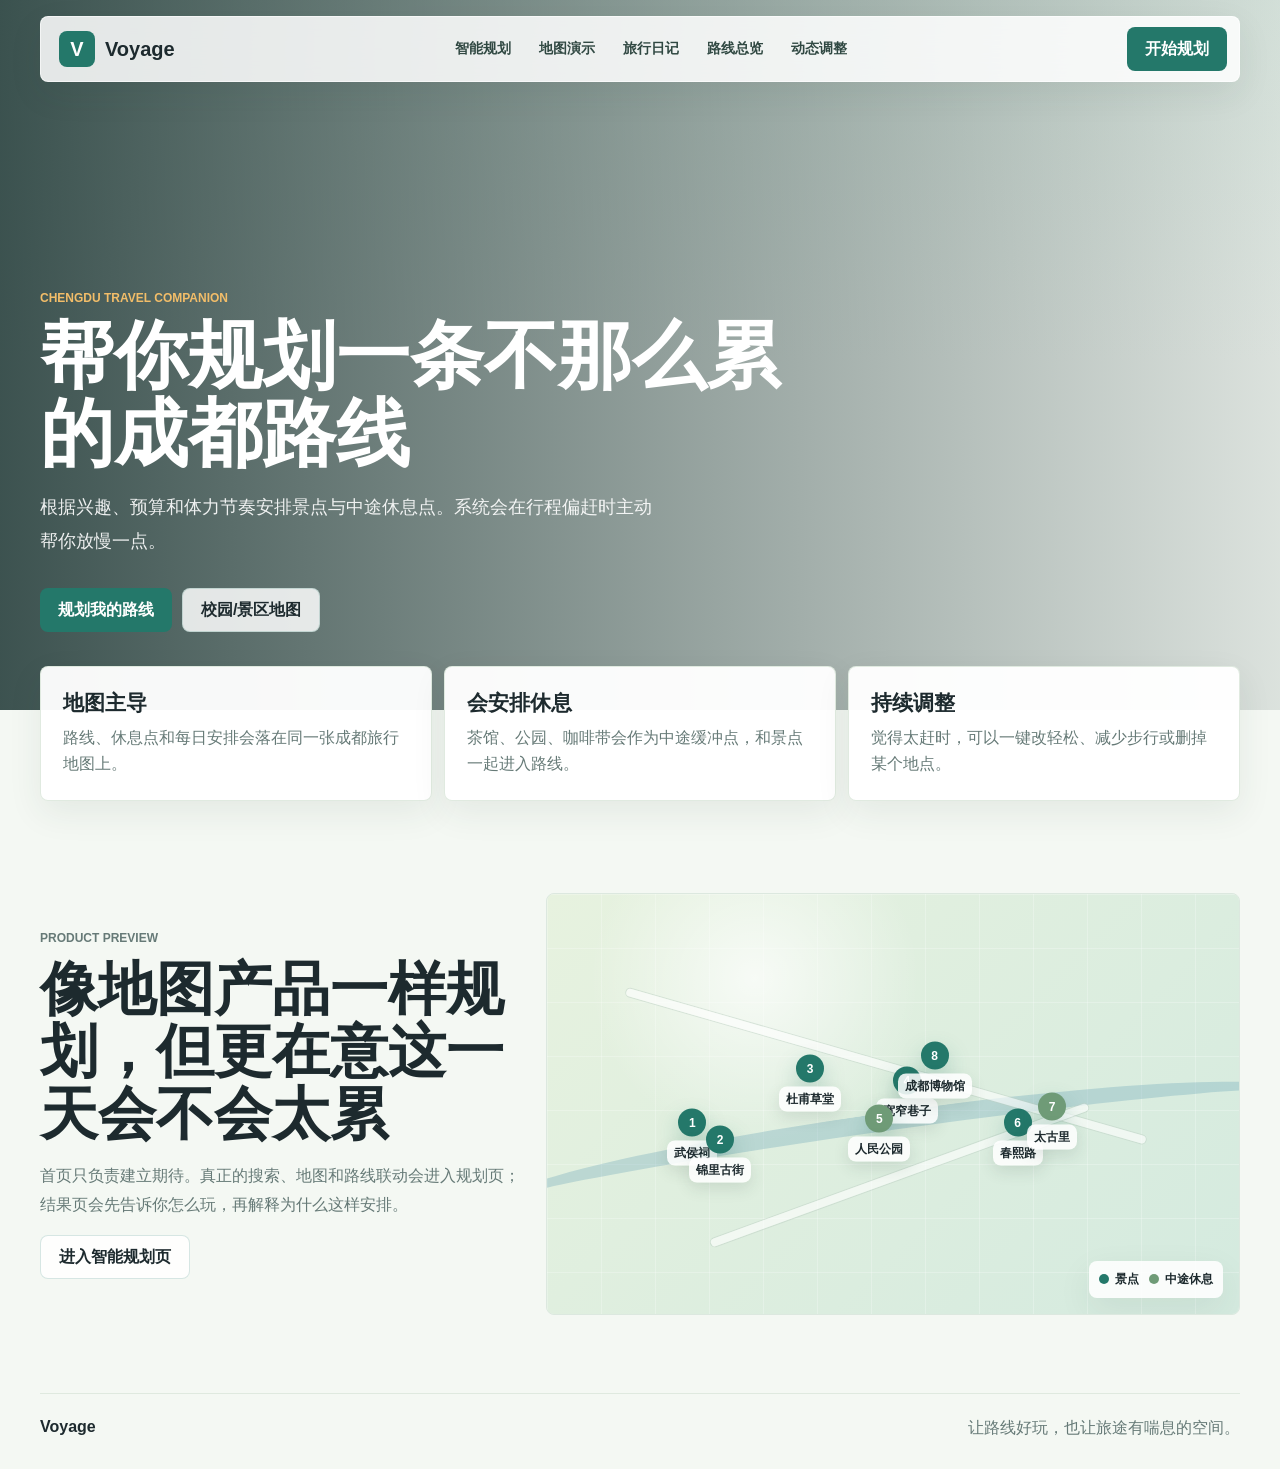
==== commit d059b32a: "最终版" ====
--- a/frontend/index.html
+++ b/frontend/index.html
@@ -14,6 +14,8 @@
       </a>
       <nav class="site-nav" aria-label="主导航">
         <a href="./planner.html">智能规划</a>
+        <a href="./map.html">地图演示</a>
+        <a href="./diary.html">旅行日记</a>
         <a href="./result.html">路线总览</a>
         <a href="./adjust.html">动态调整</a>
       </nav>
@@ -29,7 +31,7 @@
           <p>根据兴趣、预算和体力节奏安排景点与中途休息点。系统会在行程偏赶时主动帮你放慢一点。</p>
           <div class="hero-actions">
             <a class="primary-link" href="./planner.html">规划我的路线</a>
-            <a class="ghost-link" href="./result.html">查看路线示例</a>
+            <a class="ghost-link" href="./map.html">校园/景区地图</a>
           </div>
         </div>
       </section>
--- a/frontend/styles.css
+++ b/frontend/styles.css
@@ -49,6 +49,90 @@
   text-decoration: none;
 }
 
+/* ===== 可调节分栏核心样式 ===== */
+
+/* 覆盖原有的 grid 布局，使用 flex */
+.app-shell.resizable-container {
+  display: flex !important;
+  grid-template-columns: none !important;
+  width: min(1440px, calc(100% - 32px));
+  margin: 96px auto 0;
+  min-height: calc(100vh - 116px);
+  gap: 0 !important;
+}
+
+.left-panel {
+  flex: 0 0 430px;
+  min-width: 300px;
+  max-width: 600px;
+  align-self: flex-start;
+  padding: 22px;
+  max-height: calc(100vh - 120px);
+  overflow: auto;
+  background: rgba(255, 255, 255, 0.96);
+  border: 1px solid rgba(223, 233, 223, 0.95);
+  border-radius: 8px 0 0 8px;
+  box-shadow: var(--light-shadow);
+}
+
+.right-panel {
+  flex: 1 1 auto;
+  min-width: 400px;
+  position: sticky;
+  top: 96px;
+  overflow: hidden;
+  background: rgba(255, 255, 255, 0.96);
+  border: 1px solid rgba(223, 233, 223, 0.95);
+  border-left: none;
+  border-radius: 0 8px 8px 0;
+  box-shadow: var(--light-shadow);
+}
+
+.resizer {
+  width: 8px;
+  background: #e8f0e8;
+  cursor: col-resize;
+  display: flex;
+  align-items: center;
+  justify-content: center;
+  transition: background 0.2s;
+  border-top: 1px solid rgba(223, 233, 223, 0.95);
+  border-bottom: 1px solid rgba(223, 233, 223, 0.95);
+}
+
+.resizer:hover {
+  background: #d0e0d0;
+}
+
+.resizer.resizing {
+  background: var(--brand);
+}
+
+.resizer-handle {
+  width: 4px;
+  height: 40px;
+  background: #b8c8b8;
+  border-radius: 2px;
+  transition: background 0.2s;
+}
+
+.resizer:hover .resizer-handle,
+.resizer.resizing .resizer-handle {
+  background: var(--brand);
+}
+
+.resizing-overlay {
+  position: fixed;
+  top: 0;
+  left: 0;
+  right: 0;
+  bottom: 0;
+  z-index: 9999;
+  cursor: col-resize;
+}
+
+/* ===== 原有样式保留 ===== */
+
 .site-header {
   position: fixed;
   z-index: 20;
@@ -547,7 +631,7 @@
 label,
 .field-title {
   display: grid;
-  gap: 8px;
+  gap: 6px;
   color: #2f4741;
   font-weight: 900;
 }
@@ -557,6 +641,10 @@
   display: grid;
   grid-template-columns: repeat(3, minmax(0, 1fr));
   gap: 10px;
+}
+
+.form-grid.two {
+  grid-template-columns: repeat(2, minmax(0, 1fr));
 }
 
 input,
@@ -914,14 +1002,576 @@
   color: var(--ink);
 }
 
+.map-demo-layout {
+  width: min(1440px, calc(100% - 32px));
+  margin: 96px auto 0;
+  display: grid;
+  grid-template-columns: 430px minmax(0, 1fr);
+  gap: 18px;
+  min-height: calc(100vh - 116px);
+}
+
+.diary-layout {
+  width: min(1440px, calc(100% - 32px));
+  margin: 96px auto 0;
+  display: grid;
+  grid-template-columns: 430px minmax(0, 1fr);
+  gap: 18px;
+  min-height: calc(100vh - 116px);
+}
+
+.diary-panel {
+  position: sticky;
+  top: 96px;
+}
+
+.diary-main {
+  min-width: 0;
+  display: grid;
+  gap: 16px;
+  align-content: start;
+}
+
+.diary-grid {
+  display: grid;
+  grid-template-columns: repeat(2, minmax(0, 1fr));
+  gap: 14px;
+}
+
+.diary-card {
+  overflow: hidden;
+  border: 1px solid rgba(223, 233, 223, 0.95);
+  border-radius: 8px;
+  background: rgba(255, 255, 255, 0.96);
+  box-shadow: var(--light-shadow);
+  cursor: pointer;
+}
+
+.diary-image {
+  min-height: 170px;
+  background: #dfeee2 center / cover;
+}
+
+.diary-body {
+  display: grid;
+  gap: 10px;
+  padding: 16px;
+}
+
+.diary-head,
+.diary-meta {
+  display: flex;
+  flex-wrap: wrap;
+  align-items: center;
+  justify-content: space-between;
+  gap: 8px;
+}
+
+.diary-head span,
+.diary-head strong,
+.mini-tag {
+  display: inline-flex;
+  align-items: center;
+  min-height: 26px;
+  padding: 3px 8px;
+  border-radius: 8px;
+  font-size: 12px;
+  font-weight: 900;
+}
+
+.diary-head span {
+  color: #356257;
+  background: #edf5ef;
+}
+
+.diary-head strong {
+  color: #fff;
+  background: var(--brand);
+}
+
+.diary-card h3 {
+  margin: 0;
+  font-size: 22px;
+}
+
+.diary-card p {
+  display: -webkit-box;
+  min-height: 78px;
+  margin: 0;
+  overflow: hidden;
+  color: var(--muted);
+  line-height: 1.65;
+  -webkit-line-clamp: 3;
+  -webkit-box-orient: vertical;
+}
+
+.mini-tag {
+  color: var(--brand-dark);
+  background: var(--mint);
+}
+
+.diary-meta {
+  color: var(--muted);
+  font-size: 13px;
+}
+
+.rate-buttons {
+  display: flex;
+  gap: 8px;
+}
+
+.rate-buttons button {
+  min-height: 34px;
+  border: 1px solid var(--line);
+  border-radius: 8px;
+  padding: 0 10px;
+  color: var(--ink);
+  background: #fff;
+  font-weight: 900;
+}
+
+.rate-buttons button:hover {
+  color: #fff;
+  border-color: var(--brand);
+  background: var(--brand);
+}
+
+.aigc-generator {
+  border-color: rgba(232, 170, 77, 0.42);
+  background: linear-gradient(180deg, #fffdf8, #fbfdfb);
+}
+
+.aigc-generator h2 {
+  display: flex;
+  align-items: center;
+  gap: 8px;
+}
+
+.aigc-generator h2::before {
+  content: "AI";
+  display: inline-grid;
+  width: 34px;
+  height: 28px;
+  place-items: center;
+  border-radius: 8px;
+  color: #fff;
+  background: var(--sun);
+  font-size: 12px;
+  font-weight: 900;
+}
+
+.diary-modal {
+  position: fixed;
+  z-index: 100;
+  inset: 0;
+  display: grid;
+  place-items: center;
+  padding: 24px;
+}
+
+.diary-modal-backdrop {
+  position: absolute;
+  inset: 0;
+  background: rgba(18, 44, 42, 0.46);
+  backdrop-filter: blur(8px);
+}
+
+.diary-modal-card {
+  position: relative;
+  z-index: 1;
+  width: min(860px, 100%);
+  max-height: min(760px, calc(100vh - 48px));
+  overflow: auto;
+  border-radius: 8px;
+  background: #fff;
+  box-shadow: var(--shadow);
+}
+
+.diary-modal-close {
+  position: absolute;
+  z-index: 2;
+  top: 14px;
+  right: 14px;
+  min-height: 36px;
+  border: 0;
+  border-radius: 8px;
+  padding: 0 12px;
+  color: #fff;
+  background: rgba(21, 86, 78, 0.88);
+  font-weight: 900;
+}
+
+.diary-modal-image {
+  min-height: 260px;
+  background: #dfeee2 center / cover;
+}
+
+.diary-modal-body {
+  display: grid;
+  gap: 14px;
+  padding: 24px;
+}
+
+.diary-modal-body h2 {
+  margin: 0;
+  font-size: clamp(28px, 4vw, 44px);
+  line-height: 1.12;
+}
+
+.diary-full-content {
+  margin: 0;
+  color: #304842;
+  font-size: 16px;
+  line-height: 1.9;
+  white-space: pre-wrap;
+}
+
+.compression-panel {
+  display: grid;
+  grid-template-columns: repeat(4, minmax(0, 1fr));
+  gap: 10px;
+}
+
+.compression-panel div {
+  padding: 12px;
+  border: 1px solid #e2ebe6;
+  border-radius: 8px;
+  background: #f7faf7;
+}
+
+.compression-panel span,
+.compression-panel strong {
+  display: block;
+}
+
+.compression-panel span {
+  color: var(--muted);
+  font-size: 12px;
+  font-weight: 900;
+}
+
+.compression-panel strong {
+  margin-top: 4px;
+  color: var(--brand-dark);
+  font-size: 16px;
+}
+
+.animation-card {
+  width: min(960px, 100%);
+}
+
+.aigc-animation-stage {
+  position: relative;
+  min-height: 460px;
+  overflow: hidden;
+  background: #17312b;
+}
+
+.aigc-photo {
+  position: absolute;
+  inset: -8%;
+  background: center / cover;
+  animation: travel-pan 9s ease-in-out infinite alternate;
+  filter: saturate(1.04) contrast(1.02);
+}
+
+.aigc-animation-stage::after {
+  content: "";
+  position: absolute;
+  inset: 0;
+  background: linear-gradient(90deg, rgba(18, 44, 42, 0.78), rgba(18, 44, 42, 0.24) 62%, rgba(18, 44, 42, 0.08));
+}
+
+.aigc-caption {
+  position: relative;
+  z-index: 1;
+  width: min(620px, calc(100% - 40px));
+  padding: 46px;
+  color: #fff;
+}
+
+.aigc-caption h2 {
+  margin: 10px 0 18px;
+  font-size: clamp(32px, 5vw, 56px);
+  line-height: 1.08;
+}
+
+.aigc-caption span {
+  display: block;
+  width: fit-content;
+  max-width: 100%;
+  margin-top: 10px;
+  padding: 8px 12px;
+  border-radius: 8px;
+  background: rgba(255, 255, 255, 0.16);
+  backdrop-filter: blur(10px);
+  line-height: 1.55;
+}
+
+@keyframes travel-pan {
+  from {
+    transform: scale(1.02) translate3d(-1.5%, -1%, 0);
+  }
+  to {
+    transform: scale(1.15) translate3d(3%, 2%, 0);
+  }
+}
+
+.map-demo-panel {
+  position: sticky;
+  top: 96px;
+}
+
+.map-demo-main {
+  min-width: 0;
+  display: grid;
+  gap: 16px;
+  align-content: start;
+}
+
+.map-demo-map {
+  min-height: 560px;
+}
+
+.map-stat-grid {
+  display: grid;
+  grid-template-columns: repeat(2, minmax(0, 1fr));
+  gap: 10px;
+}
+
+.map-stat-grid div {
+  padding: 12px;
+  border: 1px solid #e2ebe6;
+  border-radius: 8px;
+  background: #f7faf7;
+}
+
+.map-stat-grid span,
+.map-stat-grid strong {
+  display: block;
+}
+
+.map-stat-grid span {
+  color: var(--muted);
+  font-size: 12px;
+  font-weight: 900;
+}
+
+.map-stat-grid strong {
+  margin-top: 4px;
+  color: var(--brand-dark);
+  font-size: 24px;
+}
+
+.campus-canvas {
+  position: relative;
+  width: 100%;
+  height: 100%;
+  min-height: inherit;
+  overflow: hidden;
+  background:
+    linear-gradient(90deg, rgba(255, 255, 255, 0.35) 1px, transparent 1px),
+    linear-gradient(rgba(255, 255, 255, 0.35) 1px, transparent 1px),
+    linear-gradient(135deg, #eaf4e7, #d8ece5);
+  background-size: 46px 46px, 46px 46px, auto;
+}
+
+.campus-edge {
+  position: absolute;
+  z-index: 1;
+  height: 4px;
+  transform-origin: left center;
+  border-radius: 999px;
+  background: rgba(255, 255, 255, 0.72);
+  box-shadow: 0 0 0 1px rgba(145, 169, 155, 0.38);
+}
+
+.campus-edge.active {
+  z-index: 2;
+  height: 6px;
+  background: var(--sun);
+  box-shadow: 0 0 0 2px rgba(232, 170, 77, 0.16);
+}
+
+.campus-node {
+  position: absolute;
+  z-index: 3;
+  display: grid;
+  justify-items: center;
+  gap: 3px;
+  transform: translate(-50%, -50%);
+  border: 0;
+  background: transparent;
+  color: var(--ink);
+}
+
+.campus-node span {
+  width: 28px;
+  height: 28px;
+  display: grid;
+  place-items: center;
+  border-radius: 50%;
+  color: #fff;
+  background: var(--brand);
+  box-shadow: 0 8px 18px rgba(36, 120, 106, 0.24);
+  font-size: 11px;
+  font-weight: 900;
+}
+
+.campus-node.facility span {
+  background: var(--sage);
+}
+
+.campus-node.active span {
+  background: var(--sun);
+  box-shadow: 0 0 0 5px rgba(232, 170, 77, 0.18), 0 10px 20px rgba(42, 62, 56, 0.18);
+}
+
+.campus-node.nearby span {
+  background: var(--coral);
+  box-shadow: 0 0 0 5px rgba(199, 107, 91, 0.16), 0 10px 20px rgba(42, 62, 56, 0.16);
+}
+
+.campus-node strong {
+  max-width: 68px;
+  padding: 3px 6px;
+  overflow: hidden;
+  border-radius: 8px;
+  background: rgba(255, 255, 255, 0.88);
+  box-shadow: 0 5px 12px rgba(42, 62, 56, 0.1);
+  font-size: 11px;
+  text-overflow: ellipsis;
+  white-space: nowrap;
+}
+
+.campus-legend .facility-dot {
+  background: var(--sage);
+}
+
+.campus-legend .path-dot {
+  background: var(--sun);
+}
+
+.map-demo-results {
+  display: grid;
+  grid-template-columns: repeat(auto-fit, minmax(260px, 1fr));
+  gap: 14px;
+}
+
+.map-result-list {
+  margin-top: 10px;
+}
+
+.muted-text,
+.empty-map-message {
+  color: var(--muted);
+  line-height: 1.65;
+}
+
+.empty-map-message {
+  display: grid;
+  min-height: inherit;
+  place-items: center;
+  padding: 24px;
+  text-align: center;
+}
+
+.path-summary {
+  display: grid;
+  gap: 4px;
+  padding: 12px;
+  border: 1px solid #e2ebe6;
+  border-radius: 8px;
+  background: #f7faf7;
+}
+
+.path-summary span {
+  color: var(--muted);
+  font-size: 12px;
+  font-weight: 900;
+}
+
+.path-summary strong {
+  color: var(--brand-dark);
+  font-size: 20px;
+}
+
+.path-steps,
+.facility-list {
+  display: grid;
+  gap: 8px;
+  max-height: 260px;
+  margin: 12px 0 0;
+  padding: 0;
+  overflow: auto;
+  list-style: none;
+}
+
+.path-steps li,
+.facility-list li {
+  display: grid;
+  gap: 3px;
+  padding: 10px;
+  border-radius: 8px;
+  background: #f7faf7;
+}
+
+.path-steps span,
+.facility-list span {
+  color: var(--muted);
+  font-size: 13px;
+}
+
+.path-steps small {
+  color: var(--muted);
+  font-size: 12px;
+  line-height: 1.45;
+}
+
+.food-list small {
+  color: var(--muted);
+  font-size: 12px;
+  line-height: 1.45;
+}
+
+/* 响应式：小屏幕时隐藏分割线 */
 @media (max-width: 1100px) {
   .site-nav {
     display: none;
   }
 
+  .resizable-container {
+    flex-direction: column;
+  }
+  
+  .left-panel {
+    flex: none !important;
+    width: 100% !important;
+    max-width: none;
+    border-radius: 8px 8px 0 0;
+    min-width: auto;
+    position: static;
+  }
+  
+  .right-panel {
+    flex: none !important;
+    width: 100% !important;
+    min-width: auto;
+    border-radius: 0 0 8px 8px;
+    border-left: 1px solid rgba(223, 233, 223, 0.95);
+    border-top: none;
+    position: static;
+  }
+  
+  .resizer {
+    display: none;
+  }
+
   .app-shell,
   .result-layout,
   .detail-layout,
+  .map-demo-layout,
+  .diary-layout,
   .split-showcase {
     grid-template-columns: 1fr;
   }
@@ -939,8 +1589,11 @@
 
   .control-panel,
   .result-side,
-  .timeline-panel {
+  .timeline-panel,
+  .map-demo-panel,
+  .diary-panel {
     max-height: none;
+    position: static;
   }
 }
 
@@ -969,7 +1622,11 @@
   .preference-grid,
   .form-grid,
   .day-tip,
-  .quick-actions.large {
+  .quick-actions.large,
+  .map-demo-results,
+  .map-stat-grid,
+  .diary-grid,
+  .compression-panel {
     grid-template-columns: 1fr;
   }
 
